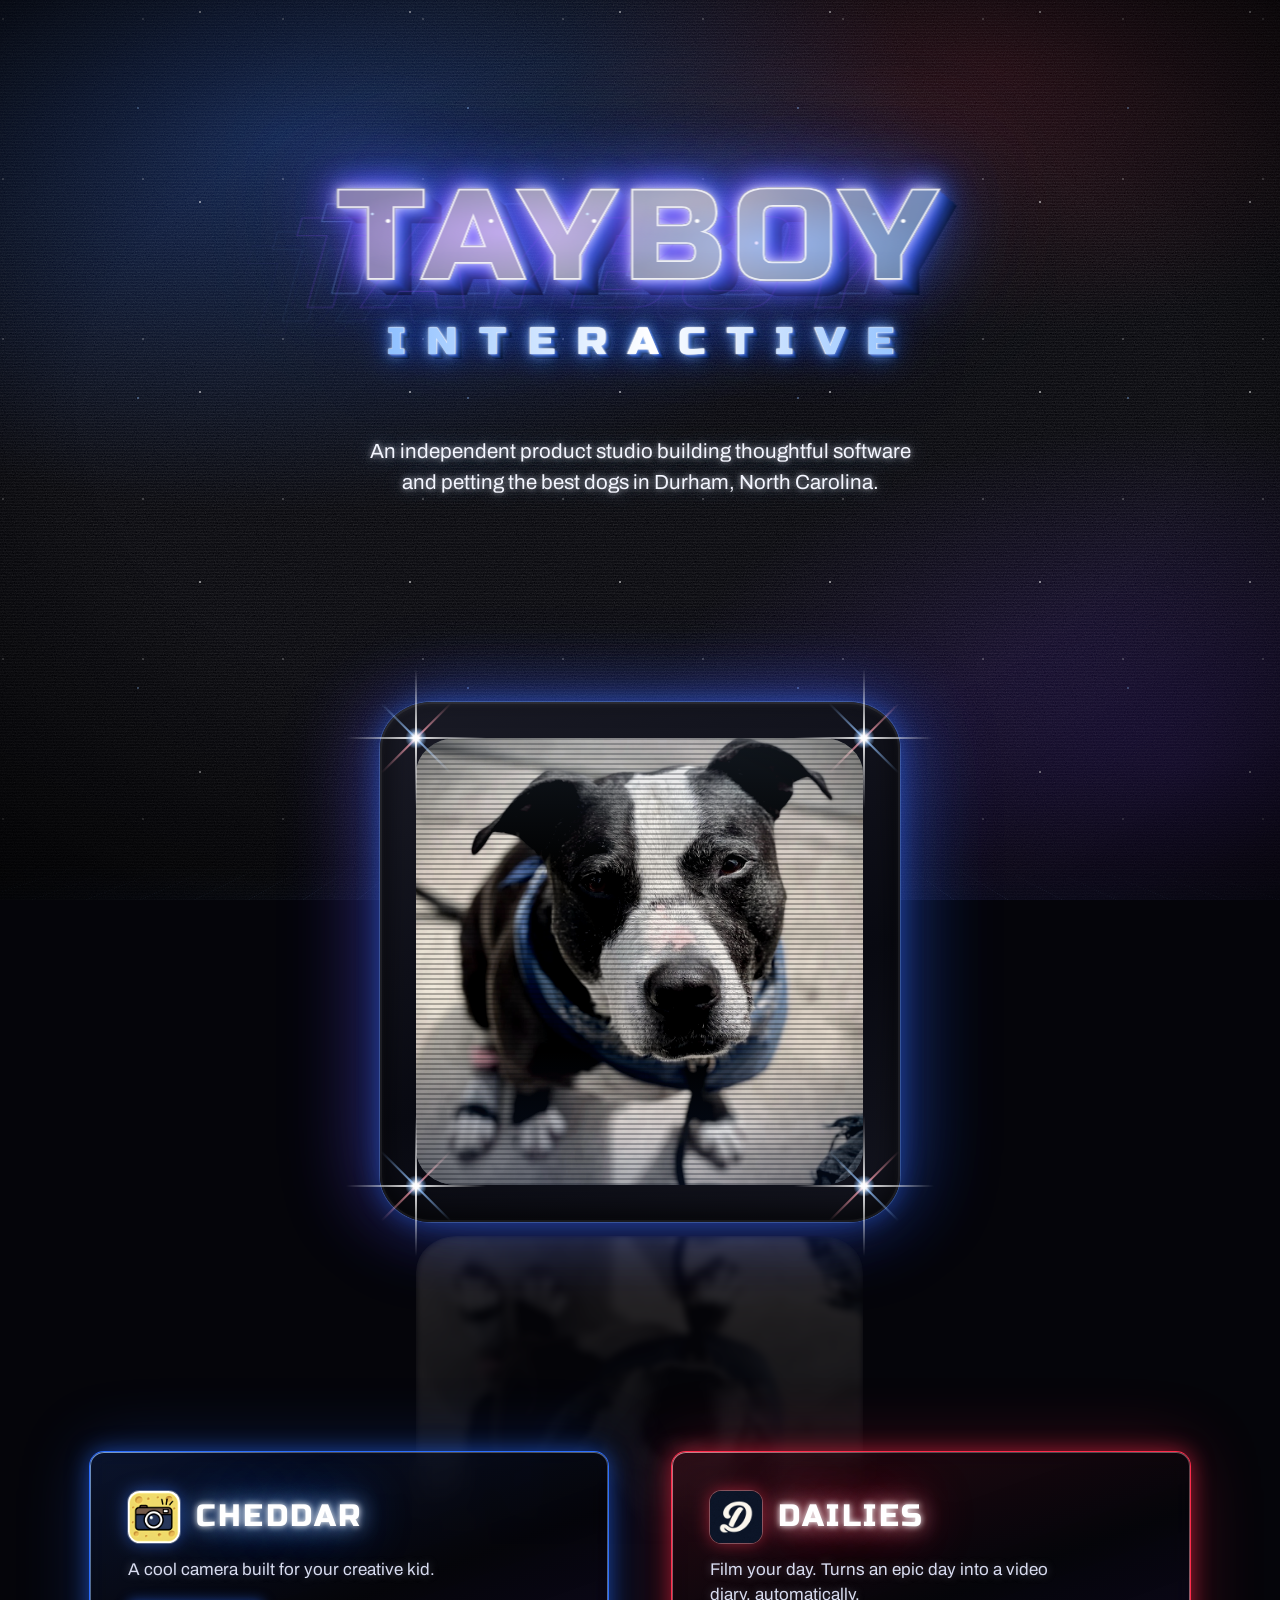
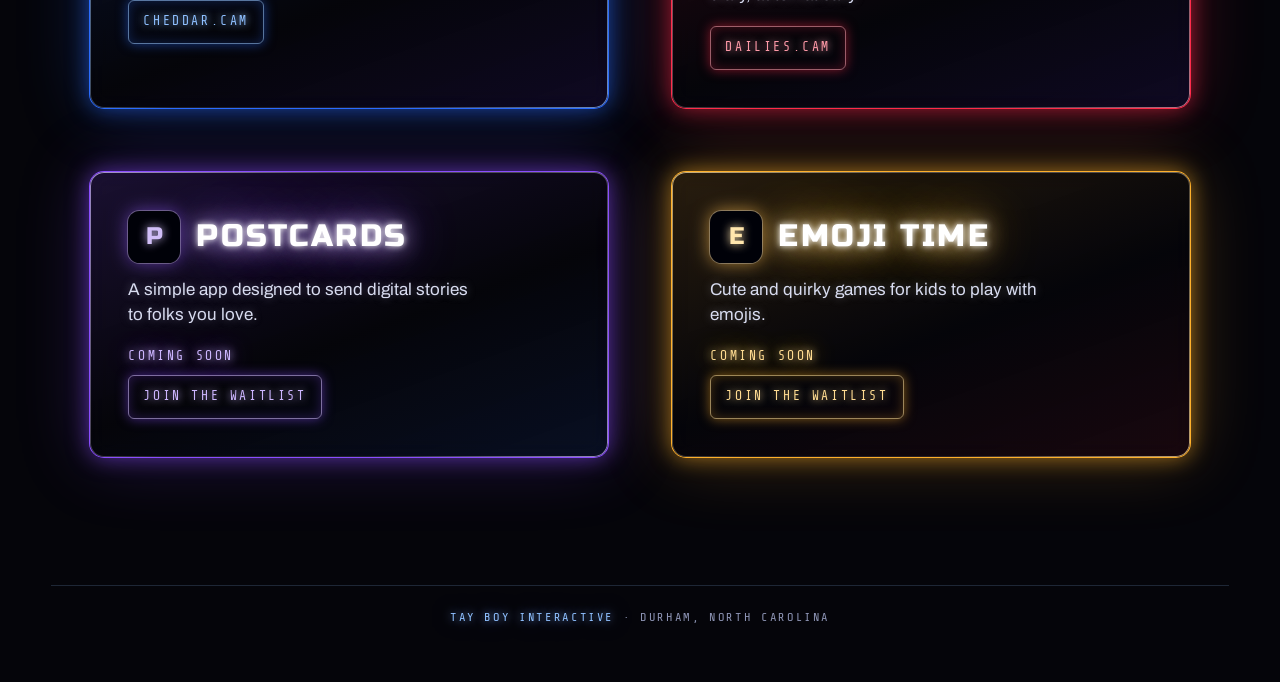
==== night/index.html @ a84d2e06 "style(design): FINDING-005 — flip link names the photo of Tay, not just the flip Co-Authored-By: Cla" ====
<!doctype html>
<html lang="en">
<head>
<meta charset="utf-8">
<meta name="viewport" content="width=device-width, initial-scale=1, viewport-fit=cover">
<title>Tay Boy Interactive (night)</title>
<meta name="description" content="An independent product studio building thoughtful software and petting the best dogs in Durham, North Carolina.">
<meta property="og:title" content="Tay Boy Interactive">
<meta property="og:description" content="An independent product studio building thoughtful software and petting the best dogs in Durham, North Carolina.">
<meta property="og:image" content="https://tayboyinteractive.com/assets/og.png">
<meta name="theme-color" content="#ffffff">
<link rel="icon" type="image/svg+xml" href="/assets/favicon.svg">
<link rel="icon" type="image/png" sizes="32x32" href="/assets/favicon-32.png">
<link rel="icon" type="image/png" sizes="64x64" href="/assets/favicon-64.png">
<link rel="icon" type="image/png" sizes="192x192" href="/assets/favicon-192.png">
<link rel="apple-touch-icon" sizes="180x180" href="/assets/apple-touch-icon.png">
<link rel="preconnect" href="https://fonts.googleapis.com">
<link rel="preconnect" href="https://fonts.gstatic.com" crossorigin>
<link rel="stylesheet" href="https://fonts.googleapis.com/css2?family=Russo+One&family=Michroma&family=Archivo:wdth,wght@100,400;100,500;125,700&family=Share+Tech+Mono&display=swap">
<style>
  /* Layout: a 1978-1984 optical title card. Black void, one backlit title with a slit-scan streak, a CRT gate for the dog,
     two lit acrylic panels for the apps, a readout footer. Single dark world by design. */
  :root {
    color-scheme: dark;
    --void: #05050a;
    --blue: #2a6cff;
    --blue-hot: #8fc0ff;
    --red: #ff2a4a;
    --red-hot: #ff9aa8;
    --violet: #5a2bd6;
    --purple: #8a4dff; --purple-hot: #cdb6ff;
    --amber: #ffb02a; --amber-hot: #ffdc92;
    --white: #f4f6ff;
    --dim: #8c93b3;
    --title: "Russo One", "Eurostile", "Bank Gothic", "Arial Black", sans-serif;
    --body: "Archivo", "Helvetica Neue", Arial, sans-serif;
    --mono: "Share Tech Mono", "Courier New", monospace;
    --mx: 0; --my: 0;   /* mouse, -1..1 */
    --gutter: clamp(16px, 4vw, 64px);
  }
  * { box-sizing: border-box; }
  html, body { margin: 0; }
  body {
    background: var(--void); color: var(--white);
    font-family: var(--body); font-size: 17px; line-height: 1.5;
    padding-block: 0; position: relative; overflow-x: hidden; min-height: 100%;
  }
  h1, h2, p { margin: 0; }
  a { color: inherit; }

  /* ---- the stage: void, gel illumination, a neon grid floor, scanlines ---- */
  .stage { position: fixed; inset: 0; z-index: 0; pointer-events: none; overflow: hidden; }
  .stage .gel {
    position: absolute; inset: -20%;
    background:
      radial-gradient(60% 50% at calc(30% + var(--mx) * 4%) calc(25% + var(--my) * 4%), rgba(42,108,255,.28), transparent 60%),
      radial-gradient(50% 45% at calc(80% - var(--mx) * 3%) calc(75% - var(--my) * 3%), rgba(90,43,214,.26), transparent 60%),
      radial-gradient(35% 30% at 70% 20%, rgba(255,42,74,.12), transparent 70%);
    animation: lamp 7s ease-in-out infinite alternate;
  }
  @keyframes lamp { from { opacity: .85; } to { opacity: 1; } }
  .stage .floor {
    position: absolute; left: -30%; right: -30%; bottom: -8%; height: 46%;
    transform: perspective(600px) rotateX(64deg); transform-origin: 50% 100%;
    background-image:
      linear-gradient(rgba(42,108,255,.0), rgba(42,108,255,.22)),
      repeating-linear-gradient(90deg, rgba(143,192,255,.35) 0 1px, transparent 1px 72px),
      repeating-linear-gradient(0deg, rgba(143,192,255,.35) 0 1px, transparent 1px 72px);
    -webkit-mask-image: linear-gradient(to top, #000 20%, transparent 95%);
    mask-image: linear-gradient(to top, #000 20%, transparent 95%);
    animation: floor 6s linear infinite;
  }
  @keyframes floor { from { background-position: 0 0, 0 0, 0 0; } to { background-position: 0 0, 0 0, 0 72px; } }
  .stage .scan {
    position: absolute; inset: 0;
    background: repeating-linear-gradient(0deg, rgba(255,255,255,.035) 0 1px, transparent 1px 3px);
    mix-blend-mode: overlay;
  }
  .stage .vignette { position: absolute; inset: 0; background: radial-gradient(80% 70% at 50% 45%, transparent 55%, rgba(0,0,0,.75)); }
  /* a slow starfield in the void: two tiled layers drifting at different speeds */
  .stage .stars { position: absolute; inset: -10%; opacity: .55;
    background-image:
      radial-gradient(circle, rgba(255,255,255,.9) .7px, transparent 1.4px),
      radial-gradient(circle, rgba(143,192,255,.8) .6px, transparent 1.3px),
      radial-gradient(circle, rgba(255,255,255,.6) .5px, transparent 1.1px);
    background-size: 210px 190px, 330px 290px, 140px 160px;
    background-position: 13px 7px, 101px 53px, 61px 29px;
    animation: drift 90s linear infinite; }
  @keyframes drift { to { background-position: 13px 207px, 101px 343px, 61px 189px; } }
  /* film grain over the whole frame, light */
  .stage .grain { position: absolute; inset: 0; opacity: .13; mix-blend-mode: overlay;
    background-image: url("data:image/svg+xml;utf8,%3Csvg xmlns='http://www.w3.org/2000/svg' width='260' height='260'%3E%3Cfilter id='g'%3E%3CfeTurbulence type='fractalNoise' baseFrequency='0.9' numOctaves='2' seed='4' stitchTiles='stitch'/%3E%3CfeColorMatrix type='saturate' values='0'/%3E%3CfeComponentTransfer%3E%3CfeFuncR type='linear' slope='2.2' intercept='-0.6'/%3E%3CfeFuncG type='linear' slope='2.2' intercept='-0.6'/%3E%3CfeFuncB type='linear' slope='2.2' intercept='-0.6'/%3E%3C/feComponentTransfer%3E%3C/filter%3E%3Crect width='100%25' height='100%25' filter='url(%23g)'/%3E%3C/svg%3E");
    background-size: 260px 260px; animation: grainjump .5s steps(1) infinite; }
  @keyframes grainjump { 0% { background-position: 0 0; } 25% { background-position: -70px 40px; } 50% { background-position: 50px -80px; } 75% { background-position: -30px 60px; } 100% { background-position: 0 0; } }
  /* anamorphic flare: a horizontal line of light that crosses once during the opening */
  .anamorphic { position: absolute; left: -30%; width: 160%; top: 30%; height: 2px; opacity: 0; pointer-events: none;
    background: linear-gradient(90deg, transparent, rgba(143,192,255,.9) 30%, #fff 50%, rgba(255,42,74,.9) 70%, transparent);
    box-shadow: 0 0 22px 5px rgba(143,192,255,.45), 0 0 80px 20px rgba(42,108,255,.25); filter: blur(.6px); }
  .wrap { position: relative; z-index: 1; max-width: 1360px; margin-inline: auto; padding-inline: var(--gutter); }

  /* ---- readout bar ---- */
  .readout { display: flex; justify-content: space-between; gap: 16px; flex-wrap: wrap; padding-block: 18px; font-family: var(--mono); font-size: 12px; letter-spacing: .22em; text-transform: uppercase; color: var(--dim); }
  .readout b { color: var(--blue-hot); font-weight: 400; text-shadow: 0 0 8px rgba(143,192,255,.8); }

  /* ---- the title: backlit mask, dual gels, slit-scan streak ---- */
  .hero { display: grid; justify-items: center; text-align: center; min-height: 78vh; align-content: center; padding-block: clamp(48px, 8vw, 120px) clamp(64px, 10vw, 160px); }
  .mask { position: relative; isolation: isolate; display: grid; justify-items: center; }
  .title { font-family: var(--title); font-weight: 400; text-transform: uppercase; line-height: .92; letter-spacing: .05em; font-size: clamp(56px, 10vw, 168px); position: relative; transform: scaleX(1.12); transform-origin: center; }
  /* the extrusion: the mask has depth, stepping back and down into the void in blue, then dark */
  .title .ext {
    position: absolute; left: 0; top: 0; z-index: -1; white-space: nowrap; color: #0b1230;
    text-shadow:
      1px 1px 0 #1a3fa8, 2px 2px 0 #1a3fa8, 3px 3px 0 #173a9c, 4px 4px 0 #15368f, 5px 5px 0 #133283, 6px 6px 0 #112d76,
      7px 7px 0 #0f2969, 8px 8px 0 #0d245c, 9px 9px 0 #0b2050, 10px 10px 0 #091b44, 11px 11px 0 #081738, 12px 12px 0 #06132c,
      13px 13px 0 #050f22, 14px 14px 0 #040b19, 15px 15px 0 #030810, 16px 16px 0 #020508,
      0 0 30px rgba(42,108,255,.55), 0 0 90px rgba(42,108,255,.35);
  }
  .title { display: grid; justify-items: center; }
  .title .ln { display: inline-block; position: relative; }
  /* the streak: a stack of copies trailing back into the void, like the open-shutter pass */
  .title .ln::before, .title .ln::after, .title .ln .s1, .title .ln .s2 {
    content: attr(data-t); position: absolute; left: 0; top: 0; pointer-events: none; z-index: -1; white-space: nowrap;
  }
  .title .ln .s1, .title .ln .s2 { content: none; }
  .title .ln::before { color: transparent; -webkit-text-stroke: 1px rgba(143,192,255,.45); transform: translate(calc(-22px + var(--mx) * -10px), calc(14px + var(--my) * 6px)) skewX(-14deg); opacity: .8; }
  .title .ln::after  { color: transparent; -webkit-text-stroke: 1px rgba(138,77,255,.45);   transform: translate(calc(-44px + var(--mx) * -20px), calc(28px + var(--my) * 12px)) skewX(-14deg); opacity: .55; }
  .title .ln .s1 { color: transparent; -webkit-text-stroke: 1px rgba(143,192,255,.22); transform: translate(calc(-66px + var(--mx) * -30px), calc(42px + var(--my) * 18px)) skewX(-14deg); opacity: .35; }
  .title .ln .s2 { color: transparent; -webkit-text-stroke: 1px rgba(138,77,255,.2);   transform: translate(calc(-88px + var(--mx) * -40px), calc(56px + var(--my) * 24px)) skewX(-14deg); opacity: .2; }
  .boot .title .ln::before { animation: streak1 1.6s cubic-bezier(.2,.8,.2,1) .9s both; }
  .boot .title .ln::after  { animation: streak2 1.6s cubic-bezier(.2,.8,.2,1) .9s both; }
  .boot .title .ln .s1 { animation: streak3 1.6s cubic-bezier(.2,.8,.2,1) .9s both; }
  .boot .title .ln .s2 { animation: streak4 1.6s cubic-bezier(.2,.8,.2,1) .9s both; }
  @keyframes streak1 { from { opacity: 0; transform: translate(-220px, 140px) skewX(-14deg); } }
  @keyframes streak2 { from { opacity: 0; transform: translate(-300px, 190px) skewX(-14deg); } }
  @keyframes streak3 { from { opacity: 0; transform: translate(-380px, 240px) skewX(-14deg); } }
  @keyframes streak4 { from { opacity: 0; transform: translate(-460px, 290px) skewX(-14deg); } }
  /* the face: a hot white core with a red gel on one side and a blue gel on the other, and a wide diffusion bloom */
  .title .face {
    position: relative; display: block;
    color: #fff; -webkit-text-stroke: 1px rgba(255,255,255,.55);
    /* deep space behind the mask: three star layers over a nebula, drifting at different speeds */
    background-image:
      radial-gradient(circle, #ffffff 1.3px, transparent 2.6px),
      radial-gradient(circle, rgba(205,182,255,.95) 1px, transparent 2.2px),
      radial-gradient(circle, rgba(143,192,255,.9) .8px, transparent 1.8px),
      radial-gradient(42% 60% at 28% 45%, rgba(138,77,255,.75), transparent 70%),
      radial-gradient(38% 55% at 72% 55%, rgba(42,108,255,.7), transparent 70%),
      radial-gradient(30% 40% at 55% 20%, rgba(255,255,255,.18), transparent 70%),
      linear-gradient(160deg, #0a1034, #1b1552 45%, #071b3e 100%);
    background-size: 92px 84px, 150px 128px, 64px 70px, 100% 100%, 100% 100%, 100% 100%, 100% 100%;
    -webkit-background-clip: text; background-clip: text; color: transparent;
    -webkit-text-stroke: 2px rgba(255,255,255,.85);
    text-shadow: none;
  }
  .title .gel {
    position: absolute; left: 0; top: 0; z-index: 3; white-space: nowrap; pointer-events: none;
    mix-blend-mode: screen; opacity: .6;
    background: linear-gradient(100deg, var(--purple) 0%, var(--purple-hot) 24%, #ffffff 44%, #e8f0ff 50%, #ffffff 56%, var(--blue-hot) 76%, var(--blue) 100%);
    background-size: 220% 100%; background-position: 50% 50%;
    -webkit-background-clip: text; background-clip: text; color: transparent;
    animation: sheen 7s ease-in-out 4s infinite;
  }
  @keyframes sheen { 0%, 100% { background-position: 50% 50%; } 35% { background-position: 0% 50%; } 70% { background-position: 100% 50%; } }
  .title { cursor: pointer; }
  .mask::after { content: ""; position: absolute; inset: -160% -60%; pointer-events: none; opacity: 0; mix-blend-mode: screen;
    background: radial-gradient(26% 20% at 50% 44%, rgba(255,255,255,.95), rgba(143,192,255,.5) 40%, transparent 70%); }
  .title .glow {
    position: absolute; left: 0; top: 0; z-index: -1; color: #fff; white-space: nowrap;
    text-shadow:
      0 0 2px #fff,
      0 0 12px rgba(255,255,255,.9),
      -6px 0 28px rgba(138,77,255,.9),
       6px 0 28px rgba(42,108,255,.95),
      -14px 0 70px rgba(138,77,255,.55),
       14px 0 70px rgba(42,108,255,.6),
      0 0 140px rgba(143,192,255,.45);
    filter: blur(.6px);
    animation: pulse 4.5s ease-in-out 2.3s infinite alternate;
  }
  @keyframes lightup { from { opacity: 0; filter: blur(14px) brightness(3); } 60% { opacity: 1; filter: blur(2px) brightness(1.8); } to { opacity: 1; } }
  @keyframes pulse { from { opacity: .82; } to { opacity: 1; } }
  @keyframes flicker { 0%, 96.5%, 100% { opacity: 1; } 97% { opacity: .78; } 97.6% { opacity: 1; } 98.2% { opacity: .85; } 98.6% { opacity: 1; } }
  .title .ln + .ln { margin-top: .08em; }
  .title .ln.small { font-size: .3em; letter-spacing: .5em; margin-top: .7em; padding-left: .5em; }
  .title .ln.small .glow, .title .ln.small .ext { left: .5em; }
  .title .ln.small .ext { text-shadow: 1px 1px 0 #1a3fa8, 2px 2px 0 #15368f, 3px 3px 0 #0f2969, 4px 4px 0 #091b44, 5px 5px 0 #040b19, 0 0 20px rgba(42,108,255,.5); }
  .title .ln.small .face { background: linear-gradient(90deg, var(--blue-hot), #fff 50%, var(--blue-hot)); background-size: 100% 100%; -webkit-background-clip: text; background-clip: text; -webkit-text-stroke: 0; animation: none; }
  .title .ln.small .glow { text-shadow: 0 0 2px #fff, 0 0 10px rgba(143,192,255,.9), 0 0 30px rgba(42,108,255,.9), 0 0 70px rgba(42,108,255,.5); }
  .title .ln.small::before, .title .ln.small::after, .title .ln.small .s1, .title .ln.small .s2 { display: none; }

  .tagline { margin-top: clamp(40px, 6vw, 88px); max-width: 46ch; text-wrap: balance; font-size: clamp(18px, 1.6vw, 22px); font-weight: 400; color: var(--white); text-shadow: 0 0 6px rgba(244,246,255,.75), 0 0 22px rgba(143,192,255,.45); }

  /* ---- CRT gate for the dog ---- */
  .act { display: grid; justify-items: center; padding-block: 0 clamp(140px, 18vw, 300px); }
  .gate { position: relative; width: min(100%, 520px); aspect-ratio: 1; }
  .bezel {
    position: absolute; inset: 0; border-radius: 10% / 9%;
    background: linear-gradient(160deg, #1a1b26, #090a12 60%, #14151f);
    box-shadow:
      inset 0 0 0 2px rgba(255,255,255,.06), inset 0 2px 8px rgba(255,255,255,.08), inset 0 -10px 30px rgba(0,0,0,.8),
      0 0 0 1px rgba(143,192,255,.25), 0 0 24px rgba(42,108,255,.45), 0 0 90px rgba(42,108,255,.25), -24px 0 80px rgba(138,77,255,.22), 24px 0 80px rgba(42,108,255,.22);
  }
  /* the floor reflection under the monolith */
  .gate .reflect { position: absolute; left: 7%; right: 7%; top: calc(100% + 14px); aspect-ratio: 1; border-radius: 9% / 8%; overflow: hidden; transform: scaleY(-1); opacity: .26; filter: blur(3px); pointer-events: none;
    -webkit-mask-image: linear-gradient(to top, rgba(0,0,0,.9), transparent 70%); mask-image: linear-gradient(to top, rgba(0,0,0,.9), transparent 70%); }
  .gate .reflect img { display: block; width: 100%; height: 100%; object-fit: cover; filter: contrast(1.15) saturate(.75) brightness(.7) sepia(.1) hue-rotate(-8deg); }
  .glass {
    position: absolute; inset: 7%; border-radius: 9% / 8%; overflow: hidden; background: #000;
    box-shadow: inset 0 0 40px rgba(0,0,0,.9), inset 0 0 0 1px rgba(143,192,255,.35);
  }
  .glass .swap { display: block; position: absolute; inset: 0; cursor: pointer; z-index: 2; }
  .glass::before, .glass::after { pointer-events: none; z-index: 3; }   /* scanlines and vignette sit above the link visually but let clicks through */
  .glass .swap:focus-visible { outline: 2px solid var(--blue-hot); outline-offset: -4px; }
  .glass img { display: block; width: 100%; height: 100%; object-fit: cover; filter: contrast(1.15) saturate(.75) brightness(.92) sepia(.1) hue-rotate(-8deg); transform: scale(1.03); }
  .glass::before { content: ""; position: absolute; inset: 0; background: repeating-linear-gradient(0deg, rgba(0,0,0,.28) 0 2px, transparent 2px 5px); mix-blend-mode: multiply; }
  .glass::after { content: ""; position: absolute; inset: 0; background: radial-gradient(90% 80% at 50% 45%, transparent 55%, rgba(0,0,0,.6)), linear-gradient(180deg, rgba(143,192,255,.12), transparent 30%, transparent 70%, rgba(42,108,255,.12)); }
  .raster { position: absolute; inset: 7%; border-radius: 9% / 8%; overflow: hidden; pointer-events: none; }
  .raster::before { content: ""; position: absolute; left: 0; right: 0; height: 18%; top: -20%; background: linear-gradient(180deg, transparent, rgba(255,255,255,.08), transparent); animation: roll 5.5s linear infinite; }
  @keyframes roll { to { top: 110%; } }
  /* star-filter flares at the corners, the peacock sparkle */
  .flare { position: absolute; width: 140px; height: 140px; pointer-events: none; transform: translate(-50%, -50%); mix-blend-mode: screen; animation: twinkle 3.2s ease-in-out infinite; }
  .flare::before, .flare::after { content: ""; position: absolute; left: 50%; top: 50%; background: linear-gradient(90deg, transparent, rgba(255,255,255,.95) 50%, transparent); transform: translate(-50%, -50%); }
  .flare::before { width: 100%; height: 2px; }
  .flare::after { width: 2px; height: 100%; background: linear-gradient(180deg, transparent, rgba(255,255,255,.95) 50%, transparent); }
  .flare i { position: absolute; left: 50%; top: 50%; width: 70%; height: 1.5px; transform: translate(-50%, -50%) rotate(45deg); background: linear-gradient(90deg, transparent, rgba(143,192,255,.9) 50%, transparent); }
  .flare i + i { transform: translate(-50%, -50%) rotate(-45deg); background: linear-gradient(90deg, transparent, rgba(255,154,168,.9) 50%, transparent); }
  .flare b { position: absolute; left: 50%; top: 50%; width: 22px; height: 22px; border-radius: 50%; transform: translate(-50%, -50%); background: radial-gradient(circle, #fff 0%, rgba(255,255,255,.9) 20%, rgba(143,192,255,.5) 45%, transparent 70%); }
  .flare.tl { left: 7%; top: 7%; } .flare.tr { left: 93%; top: 7%; animation-delay: -1.1s; } .flare.bl { left: 7%; top: 93%; animation-delay: -2.2s; } .flare.br { left: 93%; top: 93%; animation-delay: -.6s; }
  @keyframes twinkle { 0%, 100% { opacity: .55; transform: translate(-50%, -50%) scale(.85); } 50% { opacity: 1; transform: translate(-50%, -50%) scale(1.1); } }

  /* ---- lit acrylic panels ---- */
  .panels { display: grid; grid-template-columns: 1fr 1fr; gap: clamp(32px, 5vw, 72px); padding-block: 0 clamp(80px, 10vw, 160px); max-width: 1100px; margin-inline: auto; }
  .panel {
    --gel: var(--blue); --gel-hot: var(--blue-hot);
    position: relative; padding: clamp(24px, 3vw, 40px); border-radius: 14px; isolation: isolate; overflow: hidden;
    background: linear-gradient(160deg, rgba(42,108,255,.14), rgba(5,5,10,.55) 55%, rgba(90,43,214,.12));
    -webkit-backdrop-filter: blur(10px); backdrop-filter: blur(10px);
    box-shadow: inset 0 0 0 1px rgba(255,255,255,.1), 0 0 0 1px var(--gel), 0 0 22px color-mix(in srgb, var(--gel) 60%, transparent), 0 0 70px color-mix(in srgb, var(--gel) 25%, transparent), inset 0 1px 0 rgba(255,255,255,.18);
    transition: box-shadow .35s ease, transform .35s ease;
  }
  .panel.dailies { --gel: var(--red); --gel-hot: var(--red-hot); background: linear-gradient(160deg, rgba(255,42,74,.14), rgba(5,5,10,.55) 55%, rgba(90,43,214,.12)); }
  .panel.postcards { --gel: var(--purple); --gel-hot: var(--purple-hot); background: linear-gradient(160deg, rgba(138,77,255,.16), rgba(5,5,10,.55) 55%, rgba(42,108,255,.1)); }
  .panel.emoji { --gel: var(--amber); --gel-hot: var(--amber-hot); background: linear-gradient(160deg, rgba(255,176,42,.14), rgba(5,5,10,.55) 55%, rgba(255,42,74,.08)); }

  /* ---- the opening ident. Runs only with .boot on body, so the page is complete at rest without it. ----
     0.0s  black, grid floor flies in from the horizon
     0.5s  anamorphic flare sweeps across
     0.9s  TAYBOY slit-scans in left to right, streak trailing
     1.9s  bloom flash as it locks; INTERACTIVE wipes in
     2.3s  tagline lights
     2.6s  CRT powers on: a line of light opens into the picture
     3.1s  panels stutter on like neon, one after another */
  .boot .stage .floor { animation: floor 6s linear infinite, floorIn 1.5s cubic-bezier(.2,.8,.2,1) both; }
  @keyframes floorIn { from { opacity: 0; transform: perspective(600px) rotateX(64deg) translateY(70%) scale(.4); } to { opacity: 1; transform: perspective(600px) rotateX(64deg); } }
  .boot .stage .gel { animation: lamp 7s ease-in-out infinite alternate, lightup 1.6s ease-out both; }
  .boot .anamorphic { animation: flareSweep 1.2s cubic-bezier(.2,.7,.2,1) .5s both; }
  @keyframes flareSweep { 0% { opacity: 0; transform: translateX(-45%) scaleX(.3); } 25% { opacity: 1; } 100% { opacity: 0; transform: translateX(45%) scaleX(1.3); } }
  .boot .title .ln:not(.small) { animation: wipe 1.1s cubic-bezier(.2,.8,.2,1) .9s both; }
  .boot .title .ln.small { animation: wipe .8s cubic-bezier(.2,.8,.2,1) 1.95s both; }
  @keyframes wipe { from { clip-path: inset(-200% 100% -200% -60%); } to { clip-path: inset(-200% -60% -200% -60%); } }
  .boot .title .face { animation: lightup 1.2s ease-out .9s both; }
  .boot .title .glow { animation: lightup 1.2s ease-out .9s both, pulse 4.5s ease-in-out 2.3s infinite alternate; }
  .boot .title .ext { animation: lightup 1.2s ease-out .9s both; }
  .boot .mask::after { animation: flash .8s ease-out 1.85s both; }
  @keyframes flash { 0% { opacity: 0; } 18% { opacity: 1; } 100% { opacity: 0; } }
  .boot .tagline { animation: lightup 1s ease-out 2.3s both; }
  .boot .gate { animation: rise .9s cubic-bezier(.2,.8,.2,1) 2.3s both; }
  @keyframes rise { from { opacity: 0; transform: translateY(420px); } 30% { opacity: 1; } to { opacity: 1; transform: none; } }
  .boot .glass { animation: crtOn .8s cubic-bezier(.2,.8,.2,1) 3.2s both; }
  @keyframes crtOn { 0% { transform: scaleY(.006) scaleX(.5); filter: brightness(8) saturate(0); } 45% { transform: scaleY(.012) scaleX(1); filter: brightness(5) saturate(0); } 70% { transform: scaleY(1) scaleX(1); filter: brightness(1.8); } 100% { transform: none; filter: none; } }
  .boot .flare { animation: twinkle 3.2s ease-in-out infinite, lightup .5s ease-out 3.9s both; }
  .boot .panel { animation: neonOn 1s steps(1) both; }
  .boot .panel.cheddar { animation-delay: 3.8s; } .boot .panel.dailies { animation-delay: 3.95s; } .boot .panel.postcards { animation-delay: 4.1s; } .boot .panel.emoji { animation-delay: 4.25s; }
  @keyframes neonOn { 0% { opacity: 0; } 8% { opacity: .9; } 16% { opacity: .08; } 30% { opacity: 1; } 38% { opacity: .25; } 52% { opacity: 1; } 60% { opacity: .55; } 100% { opacity: 1; } }
  .boot footer { animation: lightup 1s ease-out 4.6s both; }
  .panel .icon.placeholder { display: grid; place-items: center; background: #0b0c16; color: var(--gel-hot); font-family: var(--title); font-size: 24px; text-shadow: 0 0 10px var(--gel-hot); }
  .panel .soon { display: block; margin-top: 18px; margin-bottom: -8px; font-family: var(--mono); font-size: 13px; letter-spacing: .2em; text-transform: uppercase; color: var(--gel-hot); text-shadow: 0 0 8px var(--gel-hot), 0 0 22px var(--gel); animation: pulse 2.6s ease-in-out infinite alternate; }
  /* the gel edge: a bright refracted rim that brightens on hover */
  .panel::before { content: ""; position: absolute; inset: 0; border-radius: inherit; padding: 1px; background: linear-gradient(120deg, var(--gel-hot), transparent 35%, transparent 65%, var(--gel-hot)); -webkit-mask: linear-gradient(#000 0 0) content-box, linear-gradient(#000 0 0); -webkit-mask-composite: xor; mask: linear-gradient(#000 0 0) content-box, linear-gradient(#000 0 0); mask-composite: exclude; opacity: .7; transition: opacity .3s; }
  /* the flare flash: a diagonal sheet of light that sweeps on hover */
  .panel::after { content: ""; position: absolute; top: -60%; bottom: -60%; left: -40%; width: 40%; transform: skewX(-20deg) translateX(-120%); background: linear-gradient(90deg, transparent, rgba(255,255,255,.55), transparent); mix-blend-mode: screen; opacity: 0; pointer-events: none; }
  .panel::before, .panel::after { pointer-events: none; }
  .panel .head, .panel p, .panel .soon { position: relative; z-index: 1; }
  .panel a::after { content: ""; position: absolute; inset: 0; z-index: 2; }   /* the whole panel is the link, as on the paper page */
  .panel:hover { transform: translateY(-3px); box-shadow: inset 0 0 0 1px rgba(255,255,255,.2), 0 0 0 1px var(--gel-hot), 0 0 34px var(--gel), 0 0 120px color-mix(in srgb, var(--gel) 55%, transparent), 0 0 220px color-mix(in srgb, var(--gel) 30%, transparent), inset 0 1px 0 rgba(255,255,255,.3); }
  .panel:hover::before { opacity: 1; }
  .panel:hover::after { animation: sweep .7s cubic-bezier(.2,.7,.2,1) forwards; }
  @keyframes sweep { from { opacity: 1; transform: skewX(-20deg) translateX(-120%); } to { opacity: 0; transform: skewX(-20deg) translateX(520%); } }
  .panel .head { display: flex; align-items: center; gap: 16px; margin-bottom: 14px; }
  .panel .icon { width: 52px; height: 52px; border-radius: 22%; flex: none; filter: saturate(.7) contrast(1.1); box-shadow: 0 0 0 1px rgba(255,255,255,.25), 0 0 18px color-mix(in srgb, var(--gel) 70%, transparent); }
  .panel h2 { font-family: var(--title); font-weight: 400; text-transform: uppercase; letter-spacing: .08em; font-size: clamp(22px, 2.4vw, 32px); color: #fff; text-shadow: 0 0 6px #fff, 0 0 22px var(--gel-hot), 0 0 50px var(--gel); }
  .panel p { color: #d8dcf0; max-width: 34ch; text-shadow: 0 0 10px rgba(216,220,240,.35); }
  .panel a { display: inline-block; margin-top: 18px; font-family: var(--mono); font-size: 13px; letter-spacing: .2em; text-transform: uppercase; text-decoration: none; color: var(--gel-hot); border: 1px solid color-mix(in srgb, var(--gel-hot) 60%, transparent); padding: 10px 14px; border-radius: 6px; box-shadow: 0 0 12px color-mix(in srgb, var(--gel) 50%, transparent), inset 0 0 12px color-mix(in srgb, var(--gel) 25%, transparent); text-shadow: 0 0 8px var(--gel-hot); transition: box-shadow .25s, background .25s; min-height: 44px; }
  .panel a:hover, .panel a:focus-visible { background: color-mix(in srgb, var(--gel) 25%, transparent); box-shadow: 0 0 24px var(--gel), inset 0 0 18px color-mix(in srgb, var(--gel) 45%, transparent); outline: none; }
  .panel a:focus-visible { outline: 2px solid var(--gel-hot); outline-offset: 3px; }

  footer b { color: var(--blue-hot); font-weight: 400; text-shadow: 0 0 8px rgba(143,192,255,.8), 0 0 22px rgba(42,108,255,.6); }
  footer { padding-block: 22px 56px; display: flex; justify-content: center; gap: 16px; flex-wrap: wrap; font-family: var(--mono); font-size: 12px; letter-spacing: .22em; text-transform: uppercase; color: var(--dim); border-top: 1px solid rgba(143,192,255,.18); }

  @media (max-width: 860px) {
    .hero { min-height: 0; }
    .gate { width: min(100%, 460px); }
    .panels { grid-template-columns: 1fr; }
    .title .ln::after, .title .ln .s2 { display: none; }
    .title { transform: none; width: 100%; }
  }
  @media (prefers-reduced-motion: reduce) {
    *, *::before, *::after { animation: none !important; transition: none !important; }
    .panel, .gate, .tagline, .title .face, .title .glow { opacity: 1; }
    .panel:hover::after { display: none; }
  }
</style>
</head>
<body>
<div class="stage" aria-hidden="true">
  <div class="gel"></div>
  <div class="stars"></div>
  <div class="floor"></div>
  <div class="scan"></div>
  <div class="grain"></div>
  <div class="vignette"></div>
  <div class="anamorphic"></div>
</div>

<div class="wrap">

  <header class="hero">
    <div class="mask">
      <h1 class="title" title="Replay the opening" aria-label="Tay Boy Interactive">
        <span class="ln" data-t="TAYBOY"><span class="s1" aria-hidden="true">TAYBOY</span><span class="s2" aria-hidden="true">TAYBOY</span><span class="ext" aria-hidden="true">TAYBOY</span><span class="glow" aria-hidden="true">TAYBOY</span><span class="face">TAYBOY</span><span class="gel" aria-hidden="true">TAYBOY</span></span>
        <span class="ln small"><span class="ext" aria-hidden="true">INTERACTIVE</span><span class="glow" aria-hidden="true">INTERACTIVE</span><span class="face">INTERACTIVE</span></span>
      </h1>
      <p class="tagline">An independent product studio building thoughtful software and petting the best dogs in Durham, North Carolina.</p>
    </div>
  </header>

  <section class="act" aria-label="Tay">
    <figure class="gate" style="margin:0">
      <div class="bezel"></div>
      <div class="glass"><a class="swap" href="/" title="Flip to the paper version" aria-label="Tay, a black and white dog in a blue bandana, looking up at the camera. Flip to the paper version of this page"><img src="/assets/tater.jpg" alt="Tay, a black and white dog in a blue bandana, looking up at the camera" width="1116" height="1116"></a></div>
      <div class="raster"></div>
      <div class="reflect" aria-hidden="true"><img src="/assets/tater.jpg" alt="" width="1116" height="1116"></div>
      <span class="flare tl" aria-hidden="true"><i></i><i></i><b></b></span>
      <span class="flare tr" aria-hidden="true"><i></i><i></i><b></b></span>
      <span class="flare bl" aria-hidden="true"><i></i><i></i><b></b></span>
      <span class="flare br" aria-hidden="true"><i></i><i></i><b></b></span>
    </figure>
  </section>

  <main>
    <section class="panels" aria-label="Apps">
      <article class="panel cheddar" id="cheddar">
        <div class="head"><img class="icon" src="/assets/cheddar-icon.png" alt="" width="256" height="256"><h2>Cheddar</h2></div>
        <p>A cool camera built for your creative kid.</p>
        <a href="https://cheddar.cam">cheddar.cam</a>
      </article>
      <article class="panel dailies" id="dailies">
        <div class="head"><img class="icon" src="/assets/dailies-icon.png" alt="" width="256" height="256"><h2>Dailies</h2></div>
        <p>Film your day. Turns an epic day into a video diary, automatically.</p>
        <a href="https://dailies.cam">dailies.cam</a>
      </article>
      <article class="panel postcards" id="postcards">
        <div class="head"><span class="icon placeholder" aria-hidden="true">P</span><h2>Postcards</h2></div>
        <p>A simple app designed to send digital stories to folks you love.</p>
        <span class="soon">Coming soon</span>
        <a href="mailto:ian@tayboyinteractive.com?subject=Postcards%20waitlist">Join the waitlist</a>
      </article>
      <article class="panel emoji" id="emoji-time">
        <div class="head"><span class="icon placeholder" aria-hidden="true">E</span><h2>Emoji Time</h2></div>
        <p>Cute and quirky games for kids to play with emojis.</p>
        <span class="soon">Coming soon</span>
        <a href="mailto:ian@tayboyinteractive.com?subject=Emoji%20Time%20waitlist">Join the waitlist</a>
      </article>
    </section>
  </main>

  <footer>
    <span><b>Tay Boy Interactive</b> · Durham, North Carolina</span>
  </footer>
</div>

<script>
(function () {
  /* the lamps and the streak drift a little with the mouse, like a camera on a motion-control rig */
  var root = document.documentElement, fine = window.matchMedia("(pointer: fine)").matches;
  var still = window.matchMedia("(prefers-reduced-motion: reduce)").matches;
  /* the opening ident: add .boot after first paint so the sequence starts from black; click the title to run it again */
  /* it plays once per visit: a refresh or a flip back lands on the finished page with the links already lit. Click the title to replay. */
  var seen = false; try { seen = sessionStorage.getItem("tb-ident") === "1"; sessionStorage.setItem("tb-ident", "1"); } catch (e) {}
  if (!still) {
    if (!seen) requestAnimationFrame(function () { requestAnimationFrame(function () { document.body.classList.add("boot"); }); });
    document.querySelector(".title").addEventListener("click", function () {
      document.body.classList.remove("boot"); void document.body.offsetWidth; document.body.classList.add("boot");
    });
  }
  if (!fine || still) return;
  window.addEventListener("mousemove", function (e) {
    root.style.setProperty("--mx", ((e.clientX / innerWidth) * 2 - 1).toFixed(3));
    root.style.setProperty("--my", ((e.clientY / innerHeight) * 2 - 1).toFixed(3));
  }, { passive: true });
})();
</script>

</body>
</html>
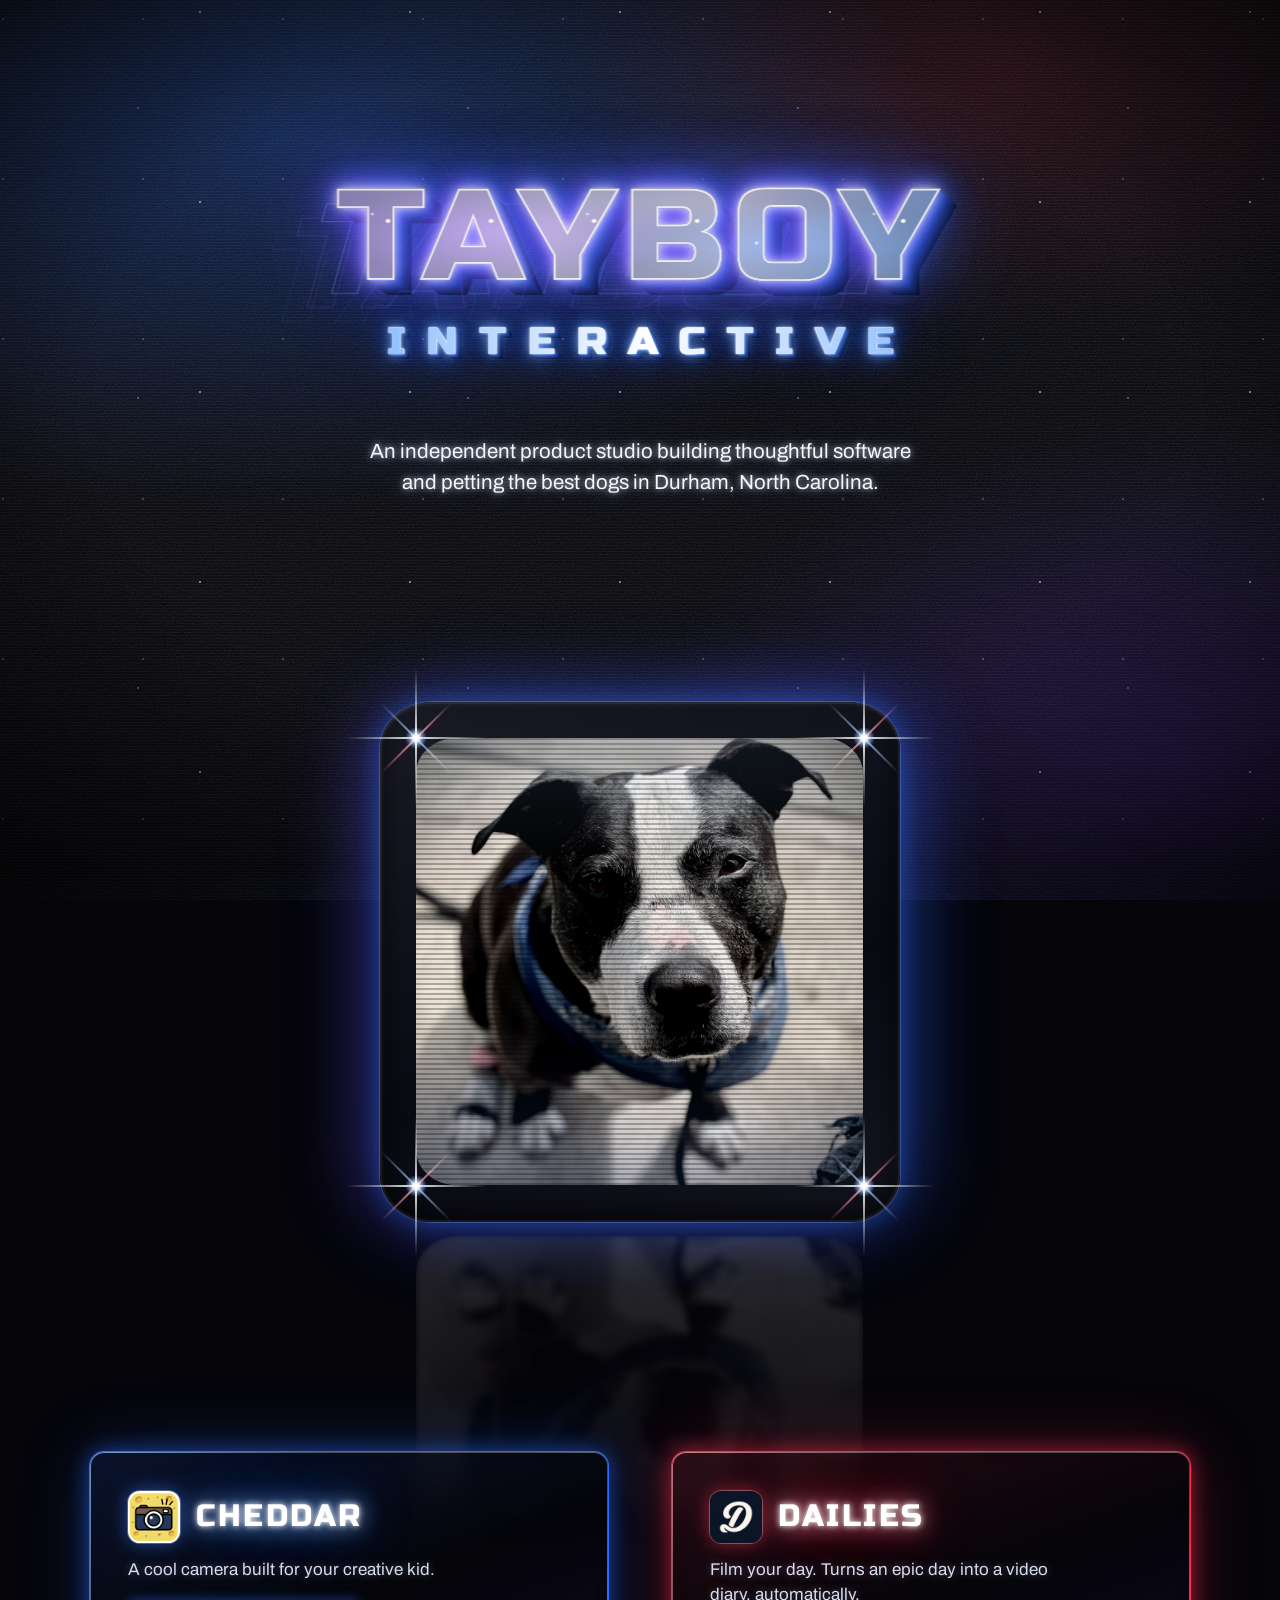
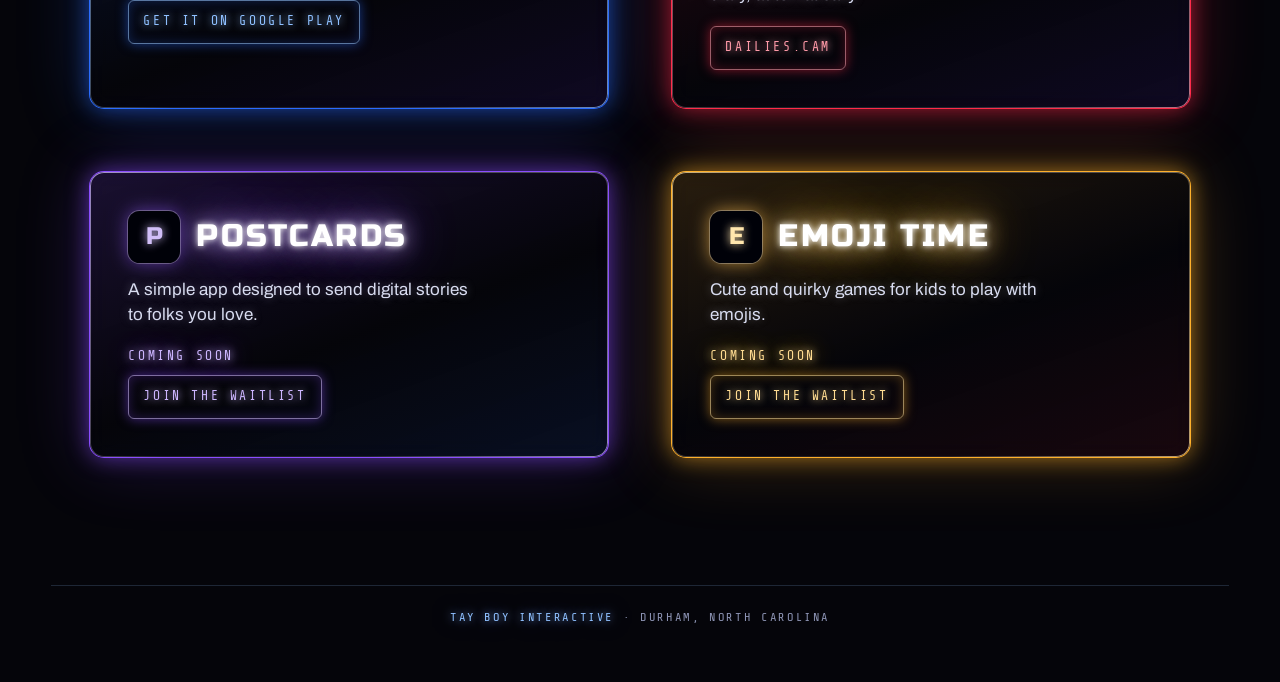
==== commit 259e8749: "Cheddar block links to the Google Play listing Co-Authored-By: Claude Fable 5.1 <noreply@anthropic.c" ====
--- a/night/index.html
+++ b/night/index.html
@@ -16,7 +16,7 @@
 <link rel="apple-touch-icon" sizes="180x180" href="/assets/apple-touch-icon.png">
 <link rel="preconnect" href="https://fonts.googleapis.com">
 <link rel="preconnect" href="https://fonts.gstatic.com" crossorigin>
-<link rel="stylesheet" href="https://fonts.googleapis.com/css2?family=Russo+One&family=Michroma&family=Archivo:wdth,wght@100,400;100,500;125,700&family=Share+Tech+Mono&display=swap">
+<link rel="stylesheet" href="https://fonts.googleapis.com/css2?family=Russo+One&family=Archivo:wdth,wght@100,400;100,500;125,700&family=Share+Tech+Mono&display=swap">
 <style>
   /* Layout: a 1978-1984 optical title card. Black void, one backlit title with a slit-scan streak, a CRT gate for the dog,
      two lit acrylic panels for the apps, a readout footer. Single dark world by design. */
@@ -352,7 +352,7 @@
       <article class="panel cheddar" id="cheddar">
         <div class="head"><img class="icon" src="/assets/cheddar-icon.png" alt="" width="256" height="256"><h2>Cheddar</h2></div>
         <p>A cool camera built for your creative kid.</p>
-        <a href="https://cheddar.cam">cheddar.cam</a>
+        <a href="https://play.google.com/store/apps/details?id=com.cheddarcam.android">Get it on Google Play</a>
       </article>
       <article class="panel dailies" id="dailies">
         <div class="head"><img class="icon" src="/assets/dailies-icon.png" alt="" width="256" height="256"><h2>Dailies</h2></div>
@@ -363,13 +363,13 @@
         <div class="head"><span class="icon placeholder" aria-hidden="true">P</span><h2>Postcards</h2></div>
         <p>A simple app designed to send digital stories to folks you love.</p>
         <span class="soon">Coming soon</span>
-        <a href="mailto:ian@tayboyinteractive.com?subject=Postcards%20waitlist">Join the waitlist</a>
+        <a href="mailto:ian@tayboyinteractive.com?subject=Postcards%20waitlist" aria-label="Join the Postcards waitlist">Join the waitlist</a>
       </article>
       <article class="panel emoji" id="emoji-time">
         <div class="head"><span class="icon placeholder" aria-hidden="true">E</span><h2>Emoji Time</h2></div>
         <p>Cute and quirky games for kids to play with emojis.</p>
         <span class="soon">Coming soon</span>
-        <a href="mailto:ian@tayboyinteractive.com?subject=Emoji%20Time%20waitlist">Join the waitlist</a>
+        <a href="mailto:ian@tayboyinteractive.com?subject=Emoji%20Time%20waitlist" aria-label="Join the Emoji Time waitlist">Join the waitlist</a>
       </article>
     </section>
   </main>
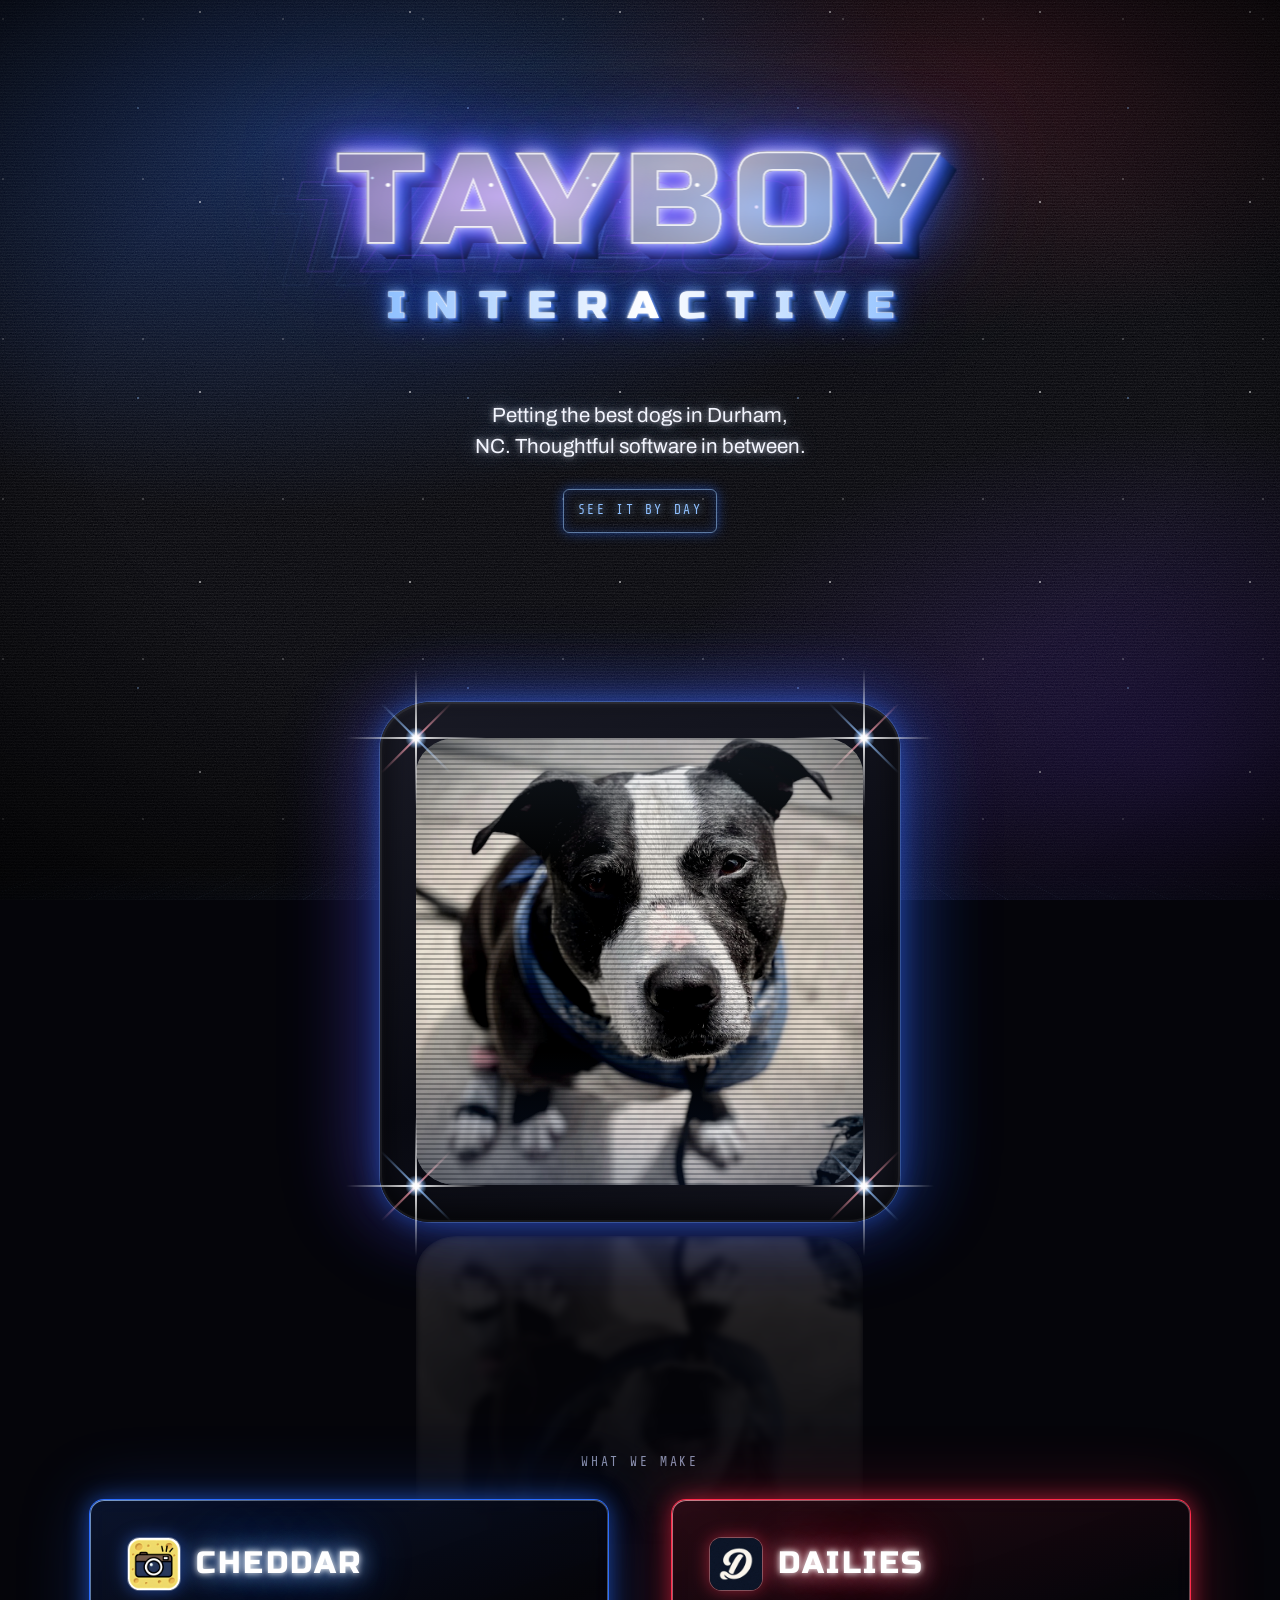
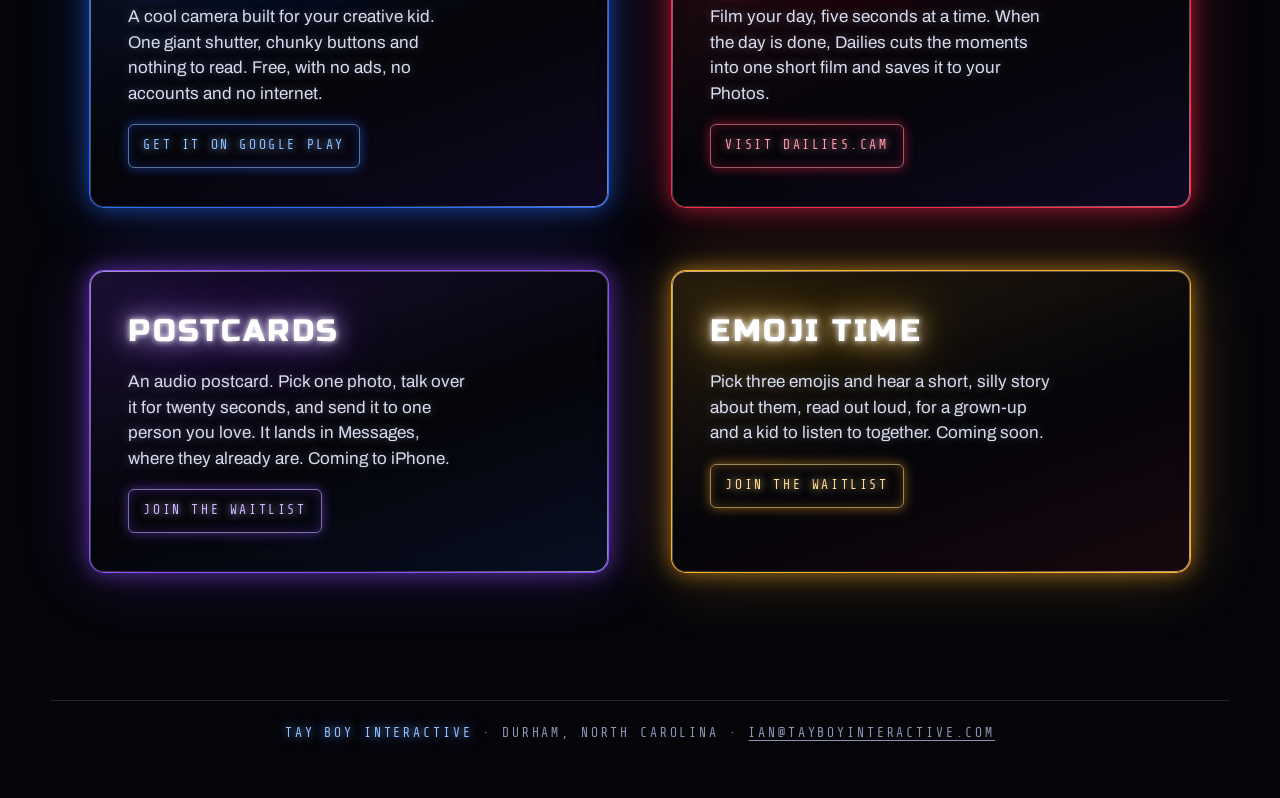
==== commit 7d140403: "Proof board: the four apps show their real output, names cut in the mark's hand Hero: Tay runs to th" ====
--- a/night/index.html
+++ b/night/index.html
@@ -99,11 +99,11 @@
   .wrap { position: relative; z-index: 1; max-width: 1360px; margin-inline: auto; padding-inline: var(--gutter); }
 
   /* ---- readout bar ---- */
-  .readout { display: flex; justify-content: space-between; gap: 16px; flex-wrap: wrap; padding-block: 18px; font-family: var(--mono); font-size: 12px; letter-spacing: .22em; text-transform: uppercase; color: var(--dim); }
+  .readout { display: flex; justify-content: space-between; gap: 16px; flex-wrap: wrap; padding-block: 18px; font-family: var(--mono); font-size: 13px; letter-spacing: .22em; text-transform: uppercase; color: var(--dim); }
   .readout b { color: var(--blue-hot); font-weight: 400; text-shadow: 0 0 8px rgba(143,192,255,.8); }
 
   /* ---- the title: backlit mask, dual gels, slit-scan streak ---- */
-  .hero { display: grid; justify-items: center; text-align: center; min-height: 78vh; align-content: center; padding-block: clamp(48px, 8vw, 120px) clamp(64px, 10vw, 160px); }
+  .hero { display: grid; overflow: clip; justify-items: center; text-align: center; min-height: 78vh; align-content: center; padding-block: clamp(48px, 8vw, 120px) clamp(64px, 10vw, 160px); }
   .mask { position: relative; isolation: isolate; display: grid; justify-items: center; }
   .title { font-family: var(--title); font-weight: 400; text-transform: uppercase; line-height: .92; letter-spacing: .05em; font-size: clamp(56px, 10vw, 168px); position: relative; transform: scaleX(1.12); transform-origin: center; }
   /* the extrusion: the mask has depth, stepping back and down into the void in blue, then dark */
@@ -126,10 +126,10 @@
   .title .ln::after  { color: transparent; -webkit-text-stroke: 1px rgba(138,77,255,.45);   transform: translate(calc(-44px + var(--mx) * -20px), calc(28px + var(--my) * 12px)) skewX(-14deg); opacity: .55; }
   .title .ln .s1 { color: transparent; -webkit-text-stroke: 1px rgba(143,192,255,.22); transform: translate(calc(-66px + var(--mx) * -30px), calc(42px + var(--my) * 18px)) skewX(-14deg); opacity: .35; }
   .title .ln .s2 { color: transparent; -webkit-text-stroke: 1px rgba(138,77,255,.2);   transform: translate(calc(-88px + var(--mx) * -40px), calc(56px + var(--my) * 24px)) skewX(-14deg); opacity: .2; }
-  .boot .title .ln::before { animation: streak1 1.6s cubic-bezier(.2,.8,.2,1) .9s both; }
-  .boot .title .ln::after  { animation: streak2 1.6s cubic-bezier(.2,.8,.2,1) .9s both; }
-  .boot .title .ln .s1 { animation: streak3 1.6s cubic-bezier(.2,.8,.2,1) .9s both; }
-  .boot .title .ln .s2 { animation: streak4 1.6s cubic-bezier(.2,.8,.2,1) .9s both; }
+  .boot .title .ln::before { animation: streak1 1.6s cubic-bezier(.2,.8,.2,1) 0.45s both; }
+  .boot .title .ln::after  { animation: streak2 1.6s cubic-bezier(.2,.8,.2,1) 0.45s both; }
+  .boot .title .ln .s1 { animation: streak3 1.6s cubic-bezier(.2,.8,.2,1) 0.45s both; }
+  .boot .title .ln .s2 { animation: streak4 1.6s cubic-bezier(.2,.8,.2,1) 0.45s both; }
   @keyframes streak1 { from { opacity: 0; transform: translate(-220px, 140px) skewX(-14deg); } }
   @keyframes streak2 { from { opacity: 0; transform: translate(-300px, 190px) skewX(-14deg); } }
   @keyframes streak3 { from { opacity: 0; transform: translate(-380px, 240px) skewX(-14deg); } }
@@ -253,26 +253,26 @@
   .boot .stage .floor { animation: floor 6s linear infinite, floorIn 1.5s cubic-bezier(.2,.8,.2,1) both; }
   @keyframes floorIn { from { opacity: 0; transform: perspective(600px) rotateX(64deg) translateY(70%) scale(.4); } to { opacity: 1; transform: perspective(600px) rotateX(64deg); } }
   .boot .stage .gel { animation: lamp 7s ease-in-out infinite alternate, lightup 1.6s ease-out both; }
-  .boot .anamorphic { animation: flareSweep 1.2s cubic-bezier(.2,.7,.2,1) .5s both; }
+  .boot .anamorphic { animation: flareSweep 1.2s cubic-bezier(.2,.7,.2,1) 0.25s both; }
   @keyframes flareSweep { 0% { opacity: 0; transform: translateX(-45%) scaleX(.3); } 25% { opacity: 1; } 100% { opacity: 0; transform: translateX(45%) scaleX(1.3); } }
-  .boot .title .ln:not(.small) { animation: wipe 1.1s cubic-bezier(.2,.8,.2,1) .9s both; }
-  .boot .title .ln.small { animation: wipe .8s cubic-bezier(.2,.8,.2,1) 1.95s both; }
+  .boot .title .ln:not(.small) { animation: wipe 1.1s cubic-bezier(.2,.8,.2,1) 0.45s both; }
+  .boot .title .ln.small { animation: wipe .8s cubic-bezier(.2,.8,.2,1) 0.975s both; }
   @keyframes wipe { from { clip-path: inset(-200% 100% -200% -60%); } to { clip-path: inset(-200% -60% -200% -60%); } }
-  .boot .title .face { animation: lightup 1.2s ease-out .9s both; }
-  .boot .title .glow { animation: lightup 1.2s ease-out .9s both, pulse 4.5s ease-in-out 2.3s infinite alternate; }
-  .boot .title .ext { animation: lightup 1.2s ease-out .9s both; }
-  .boot .mask::after { animation: flash .8s ease-out 1.85s both; }
+  .boot .title .face { animation: lightup 1.2s ease-out 0.45s both; }
+  .boot .title .glow { animation: lightup 1.2s ease-out 0.45s both, pulse 4.5s ease-in-out 1.15s infinite alternate; }
+  .boot .title .ext { animation: lightup 1.2s ease-out 0.45s both; }
+  .boot .mask::after { animation: flash .8s ease-out 0.925s both; }
   @keyframes flash { 0% { opacity: 0; } 18% { opacity: 1; } 100% { opacity: 0; } }
-  .boot .tagline { animation: lightup 1s ease-out 2.3s both; }
-  .boot .gate { animation: rise .9s cubic-bezier(.2,.8,.2,1) 2.3s both; }
+  .boot .tagline { animation: lightup 1s ease-out 1.15s both; }
+  .boot .gate { animation: rise .9s cubic-bezier(.2,.8,.2,1) 1.15s both; }
   @keyframes rise { from { opacity: 0; transform: translateY(420px); } 30% { opacity: 1; } to { opacity: 1; transform: none; } }
-  .boot .glass { animation: crtOn .8s cubic-bezier(.2,.8,.2,1) 3.2s both; }
+  .boot .glass { animation: crtOn .8s cubic-bezier(.2,.8,.2,1) 1.6s both; }
   @keyframes crtOn { 0% { transform: scaleY(.006) scaleX(.5); filter: brightness(8) saturate(0); } 45% { transform: scaleY(.012) scaleX(1); filter: brightness(5) saturate(0); } 70% { transform: scaleY(1) scaleX(1); filter: brightness(1.8); } 100% { transform: none; filter: none; } }
-  .boot .flare { animation: twinkle 3.2s ease-in-out infinite, lightup .5s ease-out 3.9s both; }
+  .boot .flare { animation: twinkle 3.2s ease-in-out infinite, lightup .5s ease-out 1.95s both; }
   .boot .panel { animation: neonOn 1s steps(1) both; }
-  .boot .panel.cheddar { animation-delay: 3.8s; } .boot .panel.dailies { animation-delay: 3.95s; } .boot .panel.postcards { animation-delay: 4.1s; } .boot .panel.emoji { animation-delay: 4.25s; }
+  .boot .panel.cheddar { animation-delay: 1.9s; } .boot .panel.dailies { animation-delay: 1.975s; } .boot .panel.postcards { animation-delay: 2.05s; } .boot .panel.emoji { animation-delay: 2.125s; }
   @keyframes neonOn { 0% { opacity: 0; } 8% { opacity: .9; } 16% { opacity: .08; } 30% { opacity: 1; } 38% { opacity: .25; } 52% { opacity: 1; } 60% { opacity: .55; } 100% { opacity: 1; } }
-  .boot footer { animation: lightup 1s ease-out 4.6s both; }
+  .boot footer { animation: lightup 1s ease-out 2.3s both; }
   .panel .icon.placeholder { display: grid; place-items: center; background: #0b0c16; color: var(--gel-hot); font-family: var(--title); font-size: 24px; text-shadow: 0 0 10px var(--gel-hot); }
   .panel .soon { display: block; margin-top: 18px; margin-bottom: -8px; font-family: var(--mono); font-size: 13px; letter-spacing: .2em; text-transform: uppercase; color: var(--gel-hot); text-shadow: 0 0 8px var(--gel-hot), 0 0 22px var(--gel); animation: pulse 2.6s ease-in-out infinite alternate; }
   /* the gel edge: a bright refracted rim that brightens on hover */
@@ -291,11 +291,17 @@
   .panel h2 { font-family: var(--title); font-weight: 400; text-transform: uppercase; letter-spacing: .08em; font-size: clamp(22px, 2.4vw, 32px); color: #fff; text-shadow: 0 0 6px #fff, 0 0 22px var(--gel-hot), 0 0 50px var(--gel); }
   .panel p { color: #d8dcf0; max-width: 34ch; text-shadow: 0 0 10px rgba(216,220,240,.35); }
   .panel a { display: inline-block; margin-top: 18px; font-family: var(--mono); font-size: 13px; letter-spacing: .2em; text-transform: uppercase; text-decoration: none; color: var(--gel-hot); border: 1px solid color-mix(in srgb, var(--gel-hot) 60%, transparent); padding: 10px 14px; border-radius: 6px; box-shadow: 0 0 12px color-mix(in srgb, var(--gel) 50%, transparent), inset 0 0 12px color-mix(in srgb, var(--gel) 25%, transparent); text-shadow: 0 0 8px var(--gel-hot); transition: box-shadow .25s, background .25s; min-height: 44px; }
+  /* the day flip and the section heading, in the same readout voice as the panel links */
+  .hero .flip { --gel: var(--blue); --gel-hot: var(--blue-hot); display: inline-block; position: relative; z-index: 2; margin-top: 18px; font-family: var(--mono); font-size: 13px; letter-spacing: .2em; text-transform: uppercase; text-decoration: none; color: var(--gel-hot); border: 1px solid color-mix(in srgb, var(--gel-hot) 60%, transparent); padding: 10px 14px; border-radius: 6px; box-shadow: 0 0 12px color-mix(in srgb, var(--gel) 50%, transparent), inset 0 0 12px color-mix(in srgb, var(--gel) 25%, transparent); text-shadow: 0 0 8px var(--gel-hot); transition: box-shadow .25s, background .25s; min-height: 44px;  margin-top: 28px; }
+  .hero .flip:hover, .panel a:focus-visible { background: color-mix(in srgb, var(--gel) 25%, transparent); box-shadow: 0 0 24px var(--gel), inset 0 0 18px color-mix(in srgb, var(--gel) 45%, transparent); outline: none; }
+  .hero .flip:focus-visible { outline: 2px solid var(--gel-hot); outline-offset: 3px; }
+  .section-title { font-family: var(--mono); font-weight: 400; font-size: 13px; letter-spacing: .22em; text-transform: uppercase; color: var(--dim); text-align: center; margin: 0 0 28px; }
+  footer a { color: inherit; text-decoration: underline; text-underline-offset: .25em; }
   .panel a:hover, .panel a:focus-visible { background: color-mix(in srgb, var(--gel) 25%, transparent); box-shadow: 0 0 24px var(--gel), inset 0 0 18px color-mix(in srgb, var(--gel) 45%, transparent); outline: none; }
   .panel a:focus-visible { outline: 2px solid var(--gel-hot); outline-offset: 3px; }
 
   footer b { color: var(--blue-hot); font-weight: 400; text-shadow: 0 0 8px rgba(143,192,255,.8), 0 0 22px rgba(42,108,255,.6); }
-  footer { padding-block: 22px 56px; display: flex; justify-content: center; gap: 16px; flex-wrap: wrap; font-family: var(--mono); font-size: 12px; letter-spacing: .22em; text-transform: uppercase; color: var(--dim); border-top: 1px solid rgba(143,192,255,.18); }
+  footer { padding-block: 22px 56px; display: flex; justify-content: center; gap: 16px; flex-wrap: wrap; font-family: var(--mono); font-size: 13px; letter-spacing: .22em; text-transform: uppercase; color: var(--dim); border-top: 1px solid rgba(143,192,255,.18); }
 
   @media (max-width: 860px) {
     .hero { min-height: 0; }
@@ -330,7 +336,8 @@
         <span class="ln" data-t="TAYBOY"><span class="s1" aria-hidden="true">TAYBOY</span><span class="s2" aria-hidden="true">TAYBOY</span><span class="ext" aria-hidden="true">TAYBOY</span><span class="glow" aria-hidden="true">TAYBOY</span><span class="face">TAYBOY</span><span class="gel" aria-hidden="true">TAYBOY</span></span>
         <span class="ln small"><span class="ext" aria-hidden="true">INTERACTIVE</span><span class="glow" aria-hidden="true">INTERACTIVE</span><span class="face">INTERACTIVE</span></span>
       </h1>
-      <p class="tagline">An independent product studio building thoughtful software and petting the best dogs in Durham, North Carolina.</p>
+      <p class="tagline">Petting the best dogs in Durham, NC. Thoughtful software in between.</p>
+      <a class="flip" href="/">See it by day</a>
     </div>
   </header>
 
@@ -348,34 +355,33 @@
   </section>
 
   <main>
+    <h2 class="section-title">What we make</h2>
     <section class="panels" aria-label="Apps">
       <article class="panel cheddar" id="cheddar">
         <div class="head"><img class="icon" src="/assets/cheddar-icon.png" alt="" width="256" height="256"><h2>Cheddar</h2></div>
-        <p>A cool camera built for your creative kid.</p>
+        <p>A cool camera built for your creative kid. One giant shutter, chunky buttons and nothing to read. Free, with no ads, no accounts and no internet.</p>
         <a href="https://play.google.com/store/apps/details?id=com.cheddarcam.android">Get it on Google Play</a>
       </article>
       <article class="panel dailies" id="dailies">
         <div class="head"><img class="icon" src="/assets/dailies-icon.png" alt="" width="256" height="256"><h2>Dailies</h2></div>
-        <p>Film your day. Turns an epic day into a video diary, automatically.</p>
-        <a href="https://dailies.cam">dailies.cam</a>
+        <p>Film your day, five seconds at a time. When the day is done, Dailies cuts the moments into one short film and saves it to your Photos.</p>
+        <a href="https://dailies.cam">Visit dailies.cam</a>
       </article>
       <article class="panel postcards" id="postcards">
-        <div class="head"><span class="icon placeholder" aria-hidden="true">P</span><h2>Postcards</h2></div>
-        <p>A simple app designed to send digital stories to folks you love.</p>
-        <span class="soon">Coming soon</span>
+        <div class="head"><h2>Postcards</h2></div>
+        <p>An audio postcard. Pick one photo, talk over it for twenty seconds, and send it to one person you love. It lands in Messages, where they already are. Coming to iPhone.</p>
         <a href="mailto:ian@tayboyinteractive.com?subject=Postcards%20waitlist" aria-label="Join the Postcards waitlist">Join the waitlist</a>
       </article>
       <article class="panel emoji" id="emoji-time">
-        <div class="head"><span class="icon placeholder" aria-hidden="true">E</span><h2>Emoji Time</h2></div>
-        <p>Cute and quirky games for kids to play with emojis.</p>
-        <span class="soon">Coming soon</span>
+        <div class="head"><h2>Emoji Time</h2></div>
+        <p>Pick three emojis and hear a short, silly story about them, read out loud, for a grown-up and a kid to listen to together. Coming soon.</p>
         <a href="mailto:ian@tayboyinteractive.com?subject=Emoji%20Time%20waitlist" aria-label="Join the Emoji Time waitlist">Join the waitlist</a>
       </article>
     </section>
   </main>
 
   <footer>
-    <span><b>Tay Boy Interactive</b> · Durham, North Carolina</span>
+    <span><b>Tay Boy Interactive</b> · Durham, North Carolina · <a href="mailto:ian@tayboyinteractive.com">ian@tayboyinteractive.com</a></span>
   </footer>
 </div>
 
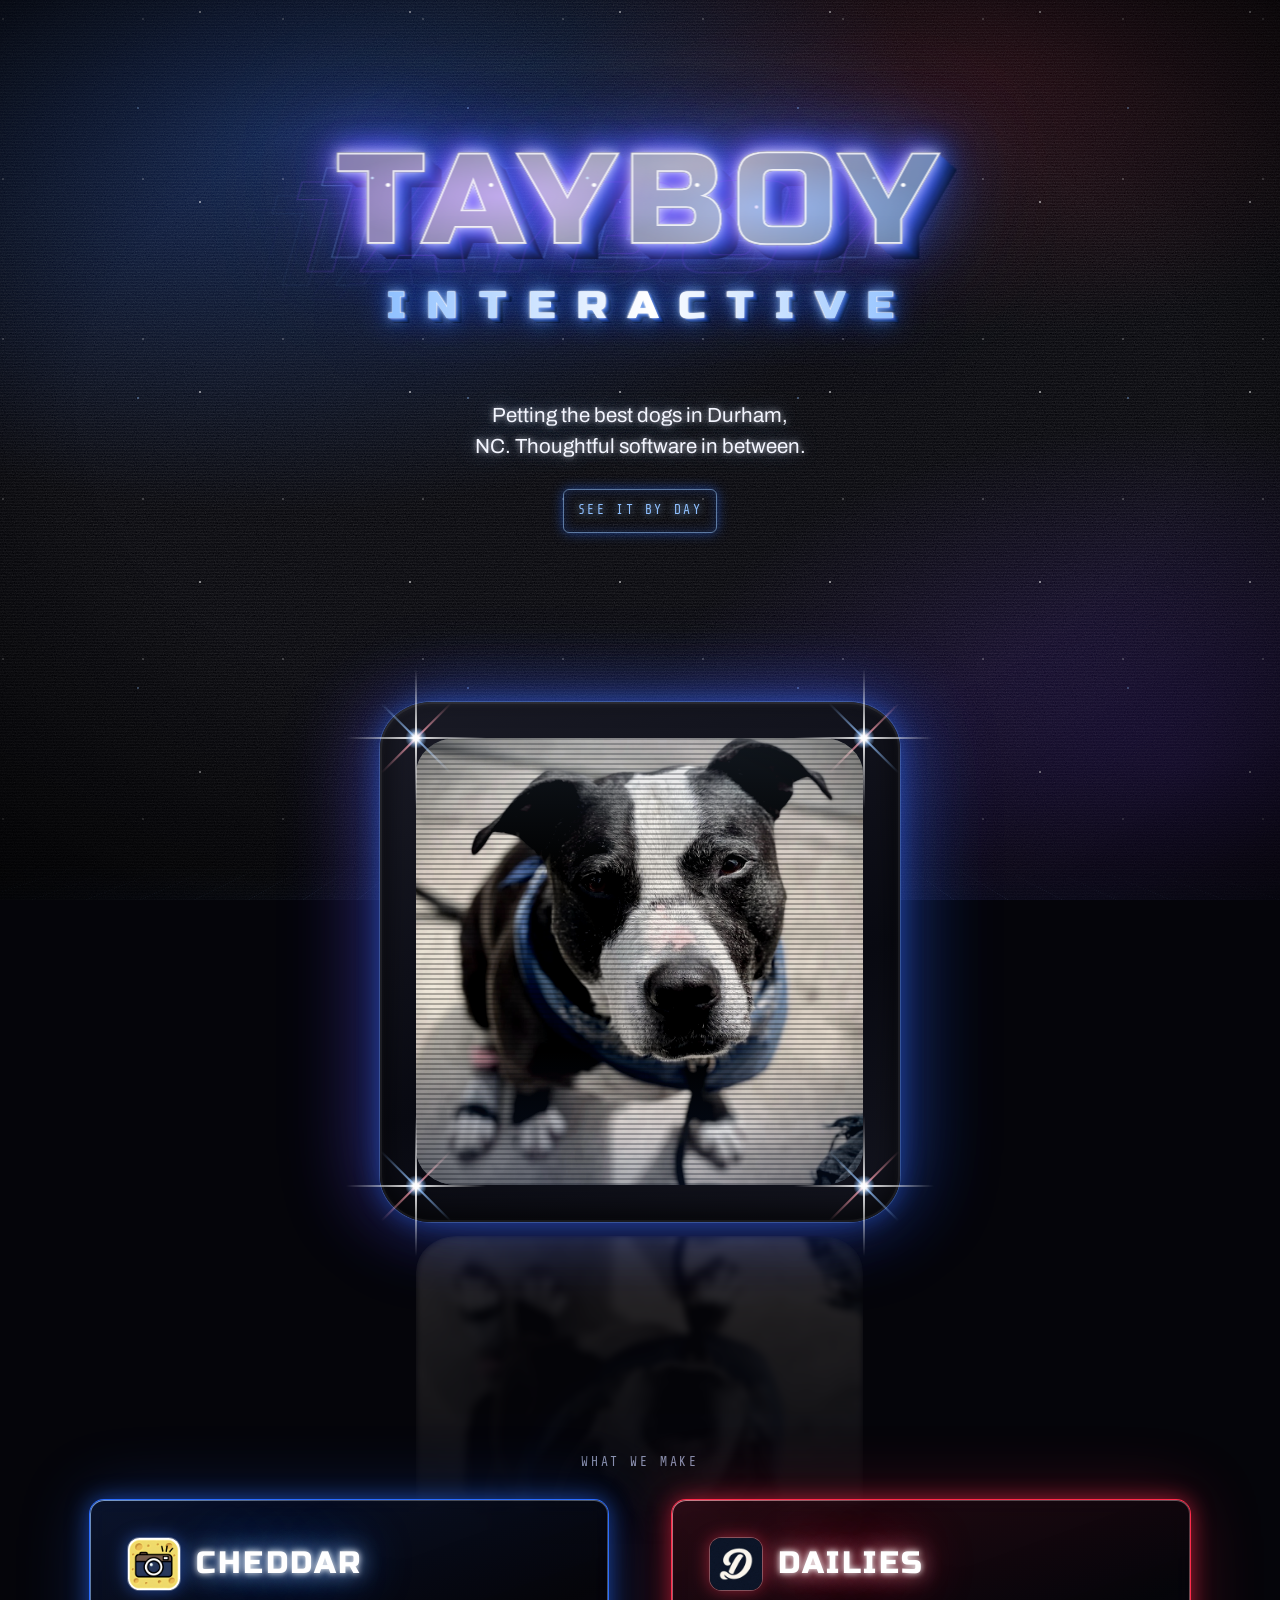
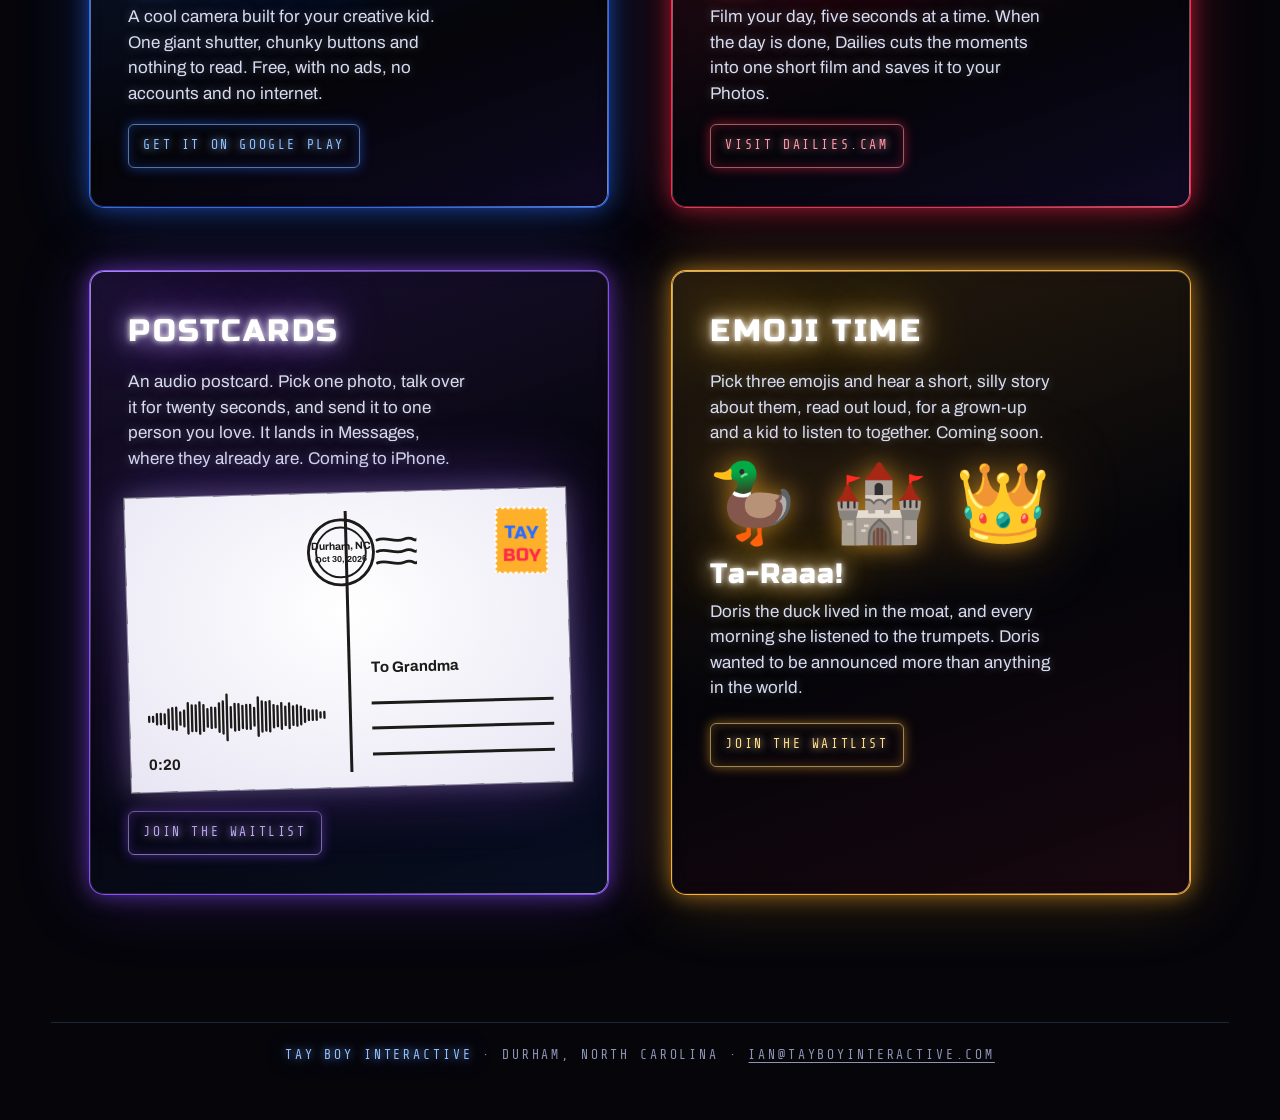
==== commit c0783356: "Take the photographs, frames and clip back out of the app blocks The pictures were not good enough. " ====
--- a/night/index.html
+++ b/night/index.html
@@ -19,7 +19,7 @@
 <link rel="stylesheet" href="https://fonts.googleapis.com/css2?family=Russo+One&family=Archivo:wdth,wght@100,400;100,500;125,700&family=Share+Tech+Mono&display=swap">
 <style>
   /* Layout: a 1978-1984 optical title card. Black void, one backlit title with a slit-scan streak, a CRT gate for the dog,
-     two lit acrylic panels for the apps, a readout footer. Single dark world by design. */
+     four lit acrylic panels for the apps, each showing the thing it makes, a readout footer. Single dark world by design. */
   :root {
     color-scheme: dark;
     --void: #05050a;
@@ -303,6 +303,37 @@
   footer b { color: var(--blue-hot); font-weight: 400; text-shadow: 0 0 8px rgba(143,192,255,.8), 0 0 22px rgba(42,108,255,.6); }
   footer { padding-block: 22px 56px; display: flex; justify-content: center; gap: 16px; flex-wrap: wrap; font-family: var(--mono); font-size: 13px; letter-spacing: .22em; text-transform: uppercase; color: var(--dim); border-top: 1px solid rgba(143,192,255,.18); }
 
+
+  /* ---- what each panel shows: Postcards, the card itself, paper lit from behind. Emoji Time: the three emojis the kid picked and the story they got. ---- */
+  .panel { --pad: clamp(24px, 3vw, 40px); padding: var(--pad); }
+  .panel .copy, .panel .show { position: relative; z-index: 1; min-width: 0; }
+  .panel .show img, .panel .show video { max-width: 100%; height: auto; }
+
+
+
+  /* Postcards: the message side of the card, paper lit from behind */
+  .cards { position: relative; aspect-ratio: 3 / 2; margin: 22px 0 6px; }
+  .card { position: absolute; color: #1d1b19; background: radial-gradient(80% 90% at 50% 40%, #ffffff, #e6e3f2 100%);
+    box-shadow: 0 0 0 1px rgba(255,255,255,.4), 0 0 24px rgba(244,246,255,.22), 0 0 70px color-mix(in srgb, var(--gel) 45%, transparent), 0 18px 40px rgba(0,0,0,.6); }
+  .card.back { inset: 0; rotate: -1.5deg; padding: 4% 4% 3.5%; display: grid; grid-template-columns: minmax(0, 1fr) 3px minmax(0, 1fr); gap: 5%; font-family: var(--body); }
+  .card .wave { align-self: end; display: grid; gap: 8px; }
+  .card .wave svg { display: block; width: 100%; height: auto; fill: #1d1b19; }
+  .card .wave b { font-size: 15px; font-weight: 700; }
+  .card .mid { background: #1d1b19; }
+  .card .addr { display: grid; grid-template-rows: auto 1fr auto; gap: 6%; min-width: 0; }
+  .card .postage { justify-self: end; width: 30%; rotate: 1.5deg; }
+  .card .postage svg { display: block; width: 100%; height: auto; }
+  .card .postmark { position: absolute; right: 34%; top: 7%; width: 26%; }
+  .card .postmark svg { display: block; width: 100%; height: auto; }
+  .card .lines { display: grid; gap: 14%; align-content: end; }
+  .card .lines b { font-size: 15px; font-weight: 700; }
+  .card .lines i { display: block; height: 3px; background: #1d1b19; }
+
+  /* Emoji Time: the three emojis, lit, and the story */
+  .emojis { font-size: clamp(56px, 6vw, 88px); line-height: 1; letter-spacing: .08em; margin: 20px 0 16px -4px; filter: drop-shadow(0 0 12px rgba(255,176,42,.6)) drop-shadow(0 0 36px rgba(255,176,42,.28)); }
+  .story { display: grid; gap: 8px; margin-bottom: 4px; }
+  .story b { font-family: var(--title); font-weight: 400; letter-spacing: .04em; font-size: clamp(22px, 2.2vw, 30px); line-height: 1.15; color: #fff; text-shadow: 0 0 6px #fff, 0 0 22px var(--gel-hot), 0 0 50px var(--gel); }
+
   @media (max-width: 860px) {
     .hero { min-height: 0; }
     .gate { width: min(100%, 460px); }
@@ -358,23 +389,46 @@
     <h2 class="section-title">What we make</h2>
     <section class="panels" aria-label="Apps">
       <article class="panel cheddar" id="cheddar">
+        <div class="copy">
         <div class="head"><img class="icon" src="/assets/cheddar-icon.png" alt="" width="256" height="256"><h2>Cheddar</h2></div>
         <p>A cool camera built for your creative kid. One giant shutter, chunky buttons and nothing to read. Free, with no ads, no accounts and no internet.</p>
         <a href="https://play.google.com/store/apps/details?id=com.cheddarcam.android">Get it on Google Play</a>
+        </div>
       </article>
       <article class="panel dailies" id="dailies">
+        <div class="copy">
         <div class="head"><img class="icon" src="/assets/dailies-icon.png" alt="" width="256" height="256"><h2>Dailies</h2></div>
         <p>Film your day, five seconds at a time. When the day is done, Dailies cuts the moments into one short film and saves it to your Photos.</p>
-        <a href="https://dailies.cam">Visit dailies.cam</a>
+          <a href="https://dailies.cam">Visit dailies.cam</a>
+        </div>
       </article>
       <article class="panel postcards" id="postcards">
         <div class="head"><h2>Postcards</h2></div>
         <p>An audio postcard. Pick one photo, talk over it for twenty seconds, and send it to one person you love. It lands in Messages, where they already are. Coming to iPhone.</p>
+        <div class="show cards" role="img" aria-label="The message side of a postcard: a twenty-second voice note, a Tay Boy stamp, a Durham postmark, and an address line to Grandma">
+          <div class="card back">
+            <div class="wave">
+              <svg viewBox="0 0 200 60" aria-hidden="true"><g><rect x="0" y="26" width="2.6" height="8" rx="1.3"/><rect x="4.3" y="26" width="2.6" height="8" rx="1.3"/><rect x="8.6" y="23" width="2.6" height="14" rx="1.3"/><rect x="12.899999999999999" y="23" width="2.6" height="14" rx="1.3"/><rect x="17.2" y="23.5" width="2.6" height="13" rx="1.3"/><rect x="21.5" y="18.5" width="2.6" height="23" rx="1.3"/><rect x="25.799999999999997" y="17" width="2.6" height="26" rx="1.3"/><rect x="30.099999999999998" y="16.5" width="2.6" height="27" rx="1.3"/><rect x="34.4" y="22" width="2.6" height="16" rx="1.3"/><rect x="38.699999999999996" y="20" width="2.6" height="20" rx="1.3"/><rect x="43" y="12" width="2.6" height="36" rx="1.3"/><rect x="47.3" y="14.5" width="2.6" height="31" rx="1.3"/><rect x="51.599999999999994" y="14.5" width="2.6" height="31" rx="1.3"/><rect x="55.9" y="11.5" width="2.6" height="37" rx="1.3"/><rect x="60.199999999999996" y="14.5" width="2.6" height="31" rx="1.3"/><rect x="64.5" y="19" width="2.6" height="22" rx="1.3"/><rect x="68.8" y="17.5" width="2.6" height="25" rx="1.3"/><rect x="73.1" y="18" width="2.6" height="24" rx="1.3"/><rect x="77.39999999999999" y="13" width="2.6" height="34" rx="1.3"/><rect x="81.7" y="11" width="2.6" height="38" rx="1.3"/><rect x="86" y="3.5" width="2.6" height="53" rx="1.3"/><rect x="90.3" y="17.5" width="2.6" height="25" rx="1.3"/><rect x="94.6" y="14" width="2.6" height="32" rx="1.3"/><rect x="98.89999999999999" y="14.5" width="2.6" height="31" rx="1.3"/><rect x="103.19999999999999" y="16.5" width="2.6" height="27" rx="1.3"/><rect x="107.5" y="15.5" width="2.6" height="29" rx="1.3"/><rect x="111.8" y="15.5" width="2.6" height="29" rx="1.3"/><rect x="116.1" y="19" width="2.6" height="22" rx="1.3"/><rect x="120.39999999999999" y="7.5" width="2.6" height="45" rx="1.3"/><rect x="124.69999999999999" y="12" width="2.6" height="36" rx="1.3"/><rect x="129" y="13" width="2.6" height="34" rx="1.3"/><rect x="133.29999999999998" y="12" width="2.6" height="36" rx="1.3"/><rect x="137.6" y="16.5" width="2.6" height="27" rx="1.3"/><rect x="141.9" y="17.5" width="2.6" height="25" rx="1.3"/><rect x="146.2" y="14.5" width="2.6" height="31" rx="1.3"/><rect x="150.5" y="18.5" width="2.6" height="23" rx="1.3"/><rect x="154.79999999999998" y="15" width="2.6" height="30" rx="1.3"/><rect x="159.1" y="18.5" width="2.6" height="23" rx="1.3"/><rect x="163.4" y="17.5" width="2.6" height="25" rx="1.3"/><rect x="167.7" y="19" width="2.6" height="22" rx="1.3"/><rect x="172" y="21.5" width="2.6" height="17" rx="1.3"/><rect x="176.29999999999998" y="23.5" width="2.6" height="13" rx="1.3"/><rect x="180.6" y="23.5" width="2.6" height="13" rx="1.3"/><rect x="184.9" y="23.5" width="2.6" height="13" rx="1.3"/><rect x="189.2" y="26" width="2.6" height="8" rx="1.3"/><rect x="193.5" y="25.5" width="2.6" height="9" rx="1.3"/></g></svg>
+              <b>0:20</b>
+            </div>
+            <div class="mid"></div>
+            <div class="addr">
+              <div class="postage" aria-hidden="true"><svg viewBox="0 0 80 100"><rect x="2" y="2" width="76" height="96" fill="#ffb02a"/><rect x="2" y="2" width="76" height="96" fill="none" stroke="#ffffff" stroke-width="4" stroke-dasharray="4 4"/><text x="40" y="47" text-anchor="middle" font-family="Russo One, Arial Black, sans-serif" font-size="26" fill="#2a6cff">TAY</text><text x="40" y="80" text-anchor="middle" font-family="Russo One, Arial Black, sans-serif" font-size="26" fill="#ff2a4a">BOY</text></svg></div>
+              <div class="lines"><b>To Grandma</b><i></i><i></i><i></i></div>
+            </div>
+            <div class="postmark" aria-hidden="true"><svg viewBox="0 0 120 80"><circle cx="40" cy="40" r="34" fill="none" stroke="#1d1b19" stroke-width="3"/><circle cx="40" cy="40" r="26" fill="none" stroke="#1d1b19" stroke-width="2"/><path d="M78 28 C 88 24 96 32 106 28 S 116 32 120 28 M78 40 C 88 36 96 44 106 40 S 116 44 120 40 M78 52 C 88 48 96 56 106 52 S 116 56 120 52" fill="none" stroke="#1d1b19" stroke-width="3" stroke-linecap="round"/><text x="40" y="37" text-anchor="middle" font-family="Archivo, Arial, sans-serif" font-weight="700" font-size="11" fill="#1d1b19">Durham, NC</text><text x="40" y="50" text-anchor="middle" font-family="Archivo, Arial, sans-serif" font-weight="700" font-size="9" fill="#1d1b19">Oct 30, 2026</text></svg></div>
+          </div>
+        </div>
         <a href="mailto:ian@tayboyinteractive.com?subject=Postcards%20waitlist" aria-label="Join the Postcards waitlist">Join the waitlist</a>
       </article>
       <article class="panel emoji" id="emoji-time">
         <div class="head"><h2>Emoji Time</h2></div>
         <p>Pick three emojis and hear a short, silly story about them, read out loud, for a grown-up and a kid to listen to together. Coming soon.</p>
+        <div class="show emojis" role="img" aria-label="A duck, a castle and a crown">🦆 🏰 👑</div><!-- the three emojis are the product's own content, what the child picked -->
+        <div class="show story">
+          <b>Ta-Raaa!</b>
+          <p>Doris the duck lived in the moat, and every morning she listened to the trumpets. Doris wanted to be announced more than anything in the world.</p>
+        </div>
         <a href="mailto:ian@tayboyinteractive.com?subject=Emoji%20Time%20waitlist" aria-label="Join the Emoji Time waitlist">Join the waitlist</a>
       </article>
     </section>
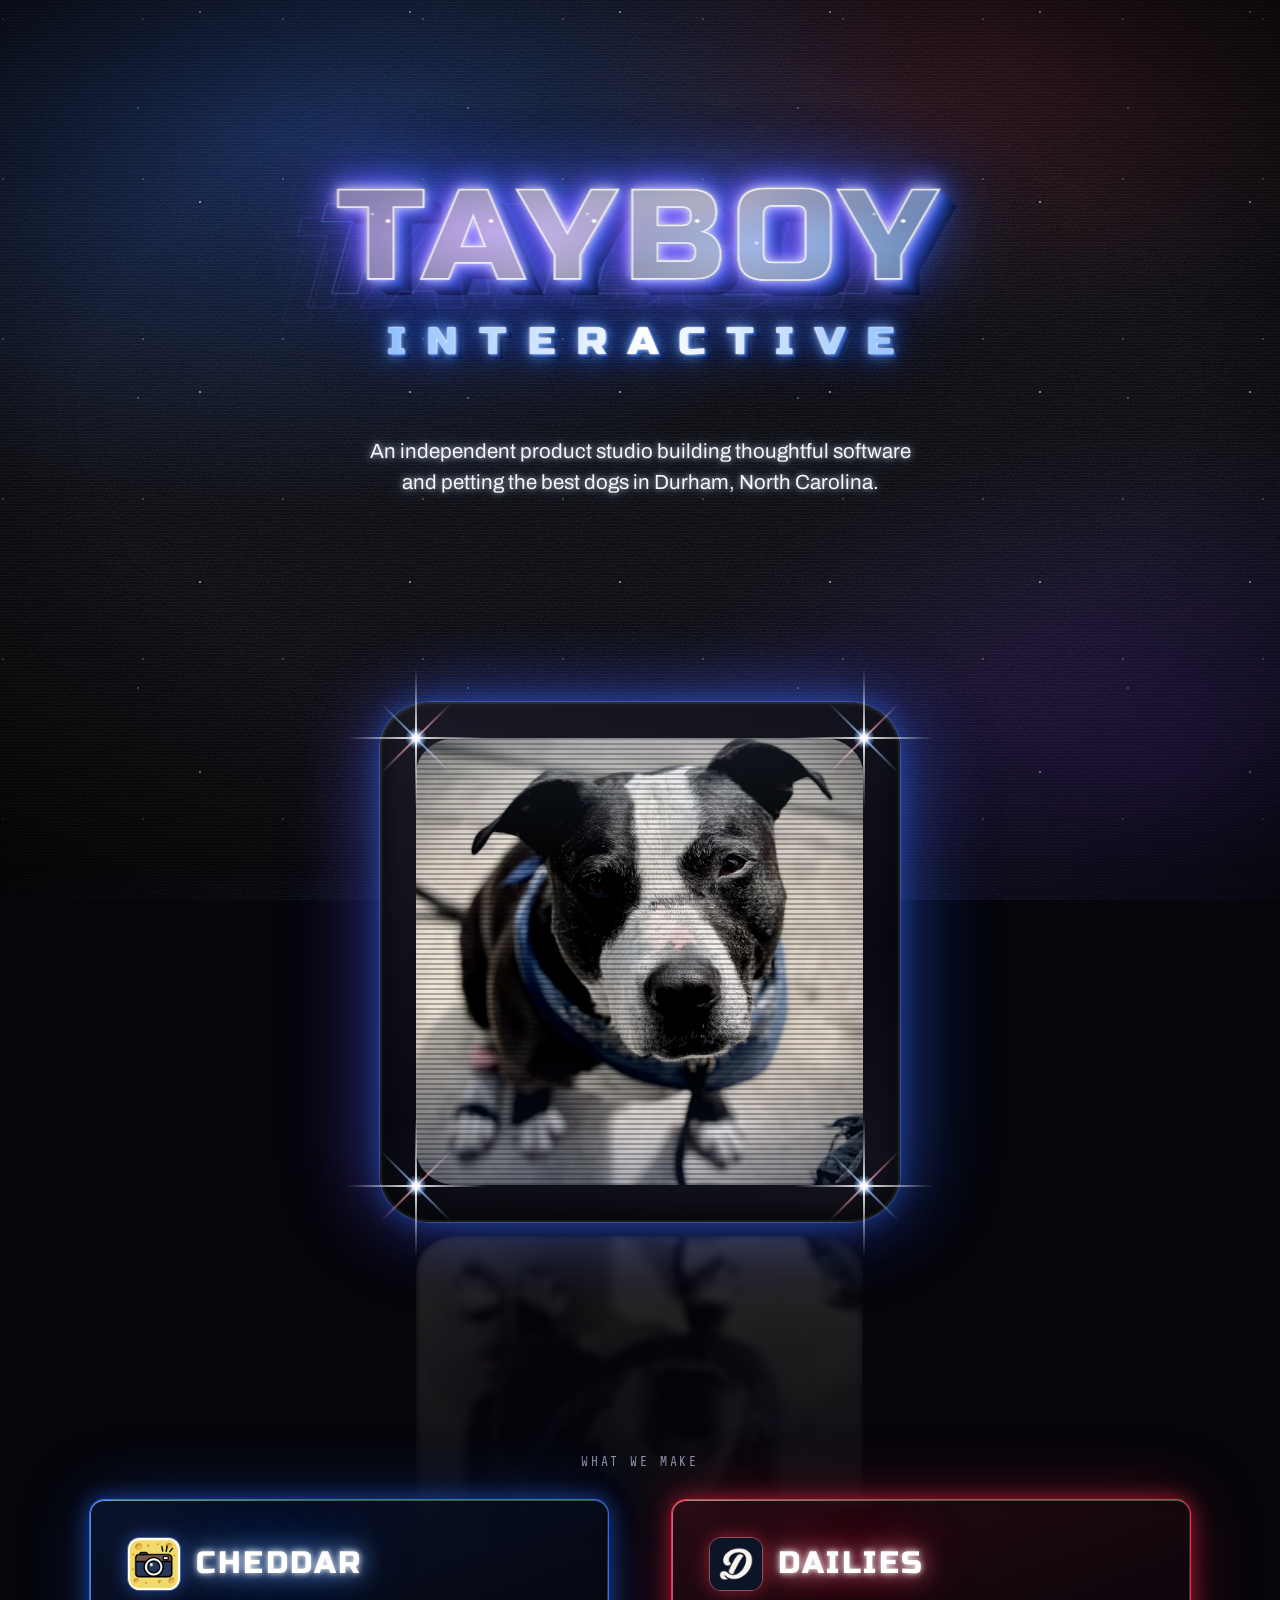
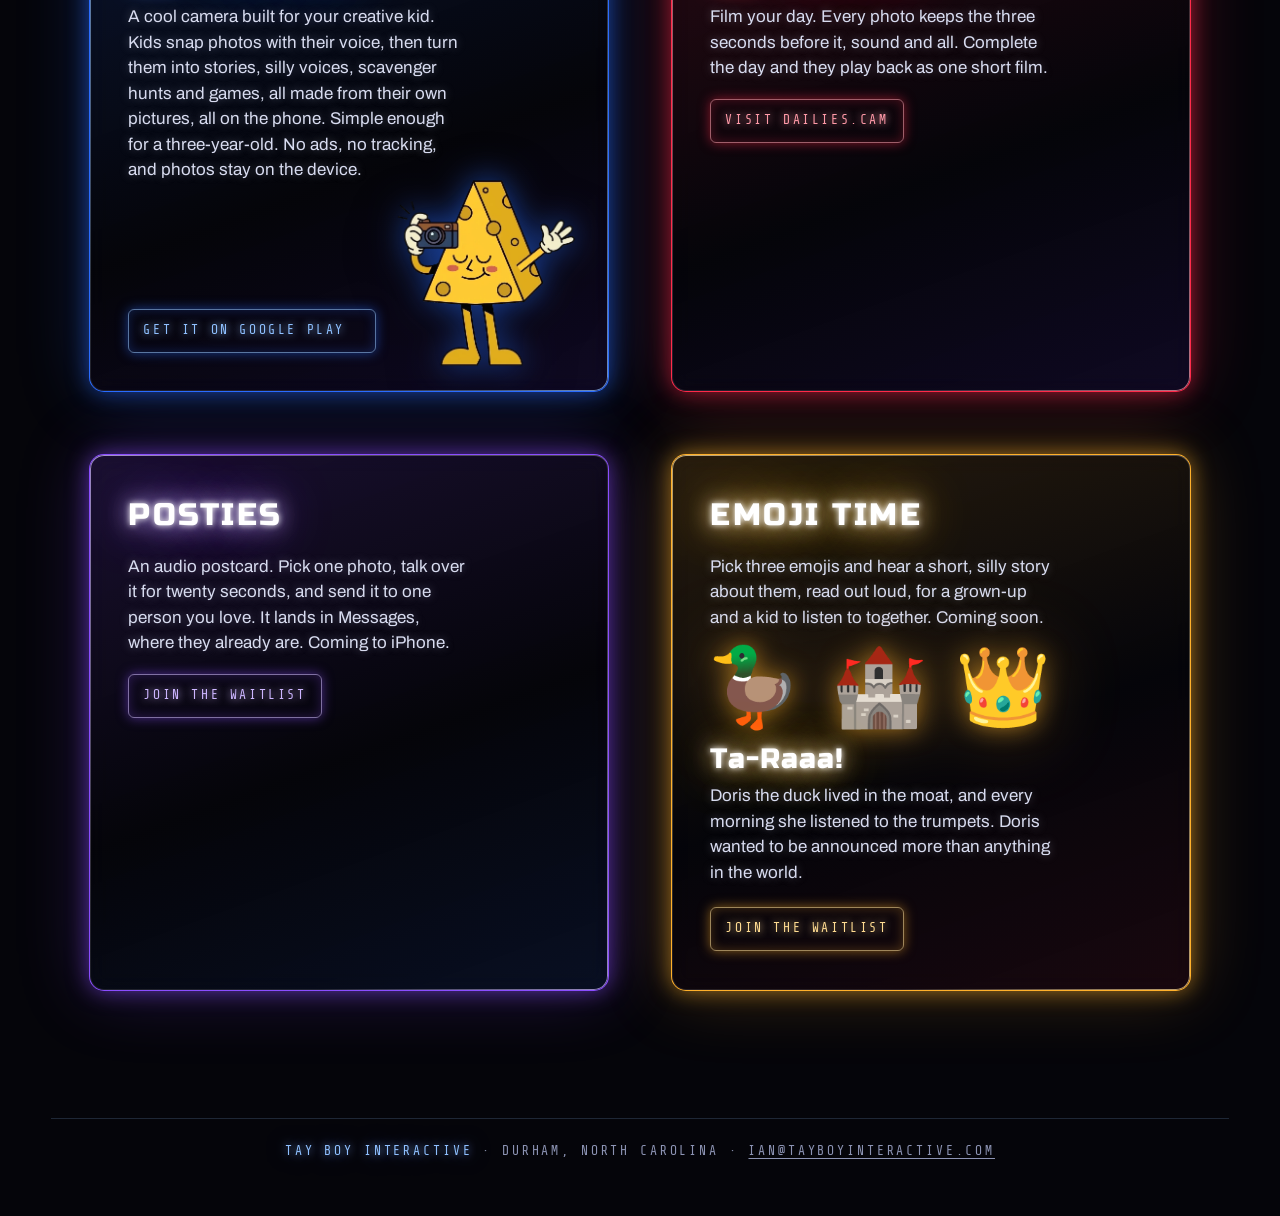
==== commit cb494026: "Ian's six changes: old tagline, no flip buttons, site copy for Cheddar and Dailies, the mascot, Post" ====
--- a/night/index.html
+++ b/night/index.html
@@ -239,7 +239,7 @@
     transition: box-shadow .35s ease, transform .35s ease;
   }
   .panel.dailies { --gel: var(--red); --gel-hot: var(--red-hot); background: linear-gradient(160deg, rgba(255,42,74,.14), rgba(5,5,10,.55) 55%, rgba(90,43,214,.12)); }
-  .panel.postcards { --gel: var(--purple); --gel-hot: var(--purple-hot); background: linear-gradient(160deg, rgba(138,77,255,.16), rgba(5,5,10,.55) 55%, rgba(42,108,255,.1)); }
+  .panel.posties { --gel: var(--purple); --gel-hot: var(--purple-hot); background: linear-gradient(160deg, rgba(138,77,255,.16), rgba(5,5,10,.55) 55%, rgba(42,108,255,.1)); }
   .panel.emoji { --gel: var(--amber); --gel-hot: var(--amber-hot); background: linear-gradient(160deg, rgba(255,176,42,.14), rgba(5,5,10,.55) 55%, rgba(255,42,74,.08)); }
 
   /* ---- the opening ident. Runs only with .boot on body, so the page is complete at rest without it. ----
@@ -270,7 +270,7 @@
   @keyframes crtOn { 0% { transform: scaleY(.006) scaleX(.5); filter: brightness(8) saturate(0); } 45% { transform: scaleY(.012) scaleX(1); filter: brightness(5) saturate(0); } 70% { transform: scaleY(1) scaleX(1); filter: brightness(1.8); } 100% { transform: none; filter: none; } }
   .boot .flare { animation: twinkle 3.2s ease-in-out infinite, lightup .5s ease-out 1.95s both; }
   .boot .panel { animation: neonOn 1s steps(1) both; }
-  .boot .panel.cheddar { animation-delay: 1.9s; } .boot .panel.dailies { animation-delay: 1.975s; } .boot .panel.postcards { animation-delay: 2.05s; } .boot .panel.emoji { animation-delay: 2.125s; }
+  .boot .panel.cheddar { animation-delay: 1.9s; } .boot .panel.dailies { animation-delay: 1.975s; } .boot .panel.posties { animation-delay: 2.05s; } .boot .panel.emoji { animation-delay: 2.125s; }
   @keyframes neonOn { 0% { opacity: 0; } 8% { opacity: .9; } 16% { opacity: .08; } 30% { opacity: 1; } 38% { opacity: .25; } 52% { opacity: 1; } 60% { opacity: .55; } 100% { opacity: 1; } }
   .boot footer { animation: lightup 1s ease-out 2.3s both; }
   .panel .icon.placeholder { display: grid; place-items: center; background: #0b0c16; color: var(--gel-hot); font-family: var(--title); font-size: 24px; text-shadow: 0 0 10px var(--gel-hot); }
@@ -291,10 +291,8 @@
   .panel h2 { font-family: var(--title); font-weight: 400; text-transform: uppercase; letter-spacing: .08em; font-size: clamp(22px, 2.4vw, 32px); color: #fff; text-shadow: 0 0 6px #fff, 0 0 22px var(--gel-hot), 0 0 50px var(--gel); }
   .panel p { color: #d8dcf0; max-width: 34ch; text-shadow: 0 0 10px rgba(216,220,240,.35); }
   .panel a { display: inline-block; margin-top: 18px; font-family: var(--mono); font-size: 13px; letter-spacing: .2em; text-transform: uppercase; text-decoration: none; color: var(--gel-hot); border: 1px solid color-mix(in srgb, var(--gel-hot) 60%, transparent); padding: 10px 14px; border-radius: 6px; box-shadow: 0 0 12px color-mix(in srgb, var(--gel) 50%, transparent), inset 0 0 12px color-mix(in srgb, var(--gel) 25%, transparent); text-shadow: 0 0 8px var(--gel-hot); transition: box-shadow .25s, background .25s; min-height: 44px; }
-  /* the day flip and the section heading, in the same readout voice as the panel links */
-  .hero .flip { --gel: var(--blue); --gel-hot: var(--blue-hot); display: inline-block; position: relative; z-index: 2; margin-top: 18px; font-family: var(--mono); font-size: 13px; letter-spacing: .2em; text-transform: uppercase; text-decoration: none; color: var(--gel-hot); border: 1px solid color-mix(in srgb, var(--gel-hot) 60%, transparent); padding: 10px 14px; border-radius: 6px; box-shadow: 0 0 12px color-mix(in srgb, var(--gel) 50%, transparent), inset 0 0 12px color-mix(in srgb, var(--gel) 25%, transparent); text-shadow: 0 0 8px var(--gel-hot); transition: box-shadow .25s, background .25s; min-height: 44px;  margin-top: 28px; }
-  .hero .flip:hover, .panel a:focus-visible { background: color-mix(in srgb, var(--gel) 25%, transparent); box-shadow: 0 0 24px var(--gel), inset 0 0 18px color-mix(in srgb, var(--gel) 45%, transparent); outline: none; }
-  .hero .flip:focus-visible { outline: 2px solid var(--gel-hot); outline-offset: 3px; }
+  /* the section heading, in the same readout voice as the panel links */
+  .panel a:focus-visible { background: color-mix(in srgb, var(--gel) 25%, transparent); box-shadow: 0 0 24px var(--gel), inset 0 0 18px color-mix(in srgb, var(--gel) 45%, transparent); outline: none; }
   .section-title { font-family: var(--mono); font-weight: 400; font-size: 13px; letter-spacing: .22em; text-transform: uppercase; color: var(--dim); text-align: center; margin: 0 0 28px; }
   footer a { color: inherit; text-decoration: underline; text-underline-offset: .25em; }
   .panel a:hover, .panel a:focus-visible { background: color-mix(in srgb, var(--gel) 25%, transparent); box-shadow: 0 0 24px var(--gel), inset 0 0 18px color-mix(in srgb, var(--gel) 45%, transparent); outline: none; }
@@ -304,32 +302,11 @@
   footer { padding-block: 22px 56px; display: flex; justify-content: center; gap: 16px; flex-wrap: wrap; font-family: var(--mono); font-size: 13px; letter-spacing: .22em; text-transform: uppercase; color: var(--dim); border-top: 1px solid rgba(143,192,255,.18); }
 
 
-  /* ---- what each panel shows: Postcards, the card itself, paper lit from behind. Emoji Time: the three emojis the kid picked and the story they got. ---- */
-  .panel { --pad: clamp(24px, 3vw, 40px); padding: var(--pad); }
-  .panel .copy, .panel .show { position: relative; z-index: 1; min-width: 0; }
-  .panel .show img, .panel .show video { max-width: 100%; height: auto; }
-
-
-
-  /* Postcards: the message side of the card, paper lit from behind */
-  .cards { position: relative; aspect-ratio: 3 / 2; margin: 22px 0 6px; }
-  .card { position: absolute; color: #1d1b19; background: radial-gradient(80% 90% at 50% 40%, #ffffff, #e6e3f2 100%);
-    box-shadow: 0 0 0 1px rgba(255,255,255,.4), 0 0 24px rgba(244,246,255,.22), 0 0 70px color-mix(in srgb, var(--gel) 45%, transparent), 0 18px 40px rgba(0,0,0,.6); }
-  .card.back { inset: 0; rotate: -1.5deg; padding: 4% 4% 3.5%; display: grid; grid-template-columns: minmax(0, 1fr) 3px minmax(0, 1fr); gap: 5%; font-family: var(--body); }
-  .card .wave { align-self: end; display: grid; gap: 8px; }
-  .card .wave svg { display: block; width: 100%; height: auto; fill: #1d1b19; }
-  .card .wave b { font-size: 15px; font-weight: 700; }
-  .card .mid { background: #1d1b19; }
-  .card .addr { display: grid; grid-template-rows: auto 1fr auto; gap: 6%; min-width: 0; }
-  .card .postage { justify-self: end; width: 30%; rotate: 1.5deg; }
-  .card .postage svg { display: block; width: 100%; height: auto; }
-  .card .postmark { position: absolute; right: 34%; top: 7%; width: 26%; }
-  .card .postmark svg { display: block; width: 100%; height: auto; }
-  .card .lines { display: grid; gap: 14%; align-content: end; }
-  .card .lines b { font-size: 15px; font-weight: 700; }
-  .card .lines i { display: block; height: 3px; background: #1d1b19; }
-
-  /* Emoji Time: the three emojis, lit, and the story */
+  /* ---- what two panels show besides their name: Cheddar's mascot, lit like everything else in the room; Emoji Time's three emojis and the story they got ---- */
+  .panel .row, .panel .show { position: relative; z-index: 1; min-width: 0; }
+  .panel .row { display: grid; grid-template-columns: minmax(0, 1fr) auto; align-items: end; gap: 20px; }
+  .mascot { width: clamp(140px, 14vw, 190px); height: auto; justify-self: end; margin: -4px -6px -14px 0;
+    filter: drop-shadow(0 0 16px color-mix(in srgb, var(--gel) 60%, transparent)) drop-shadow(0 12px 22px rgba(0,0,0,.6)); }
   .emojis { font-size: clamp(56px, 6vw, 88px); line-height: 1; letter-spacing: .08em; margin: 20px 0 16px -4px; filter: drop-shadow(0 0 12px rgba(255,176,42,.6)) drop-shadow(0 0 36px rgba(255,176,42,.28)); }
   .story { display: grid; gap: 8px; margin-bottom: 4px; }
   .story b { font-family: var(--title); font-weight: 400; letter-spacing: .04em; font-size: clamp(22px, 2.2vw, 30px); line-height: 1.15; color: #fff; text-shadow: 0 0 6px #fff, 0 0 22px var(--gel-hot), 0 0 50px var(--gel); }
@@ -340,6 +317,7 @@
     .panels { grid-template-columns: 1fr; }
     .title .ln::after, .title .ln .s2 { display: none; }
     .title { transform: none; width: 100%; }
+    .mascot { width: 120px; }
   }
   @media (prefers-reduced-motion: reduce) {
     *, *::before, *::after { animation: none !important; transition: none !important; }
@@ -367,8 +345,7 @@
         <span class="ln" data-t="TAYBOY"><span class="s1" aria-hidden="true">TAYBOY</span><span class="s2" aria-hidden="true">TAYBOY</span><span class="ext" aria-hidden="true">TAYBOY</span><span class="glow" aria-hidden="true">TAYBOY</span><span class="face">TAYBOY</span><span class="gel" aria-hidden="true">TAYBOY</span></span>
         <span class="ln small"><span class="ext" aria-hidden="true">INTERACTIVE</span><span class="glow" aria-hidden="true">INTERACTIVE</span><span class="face">INTERACTIVE</span></span>
       </h1>
-      <p class="tagline">Petting the best dogs in Durham, NC. Thoughtful software in between.</p>
-      <a class="flip" href="/">See it by day</a>
+      <p class="tagline">An independent product studio building thoughtful software and petting the best dogs in Durham, North Carolina.</p>
     </div>
   </header>
 
@@ -389,37 +366,22 @@
     <h2 class="section-title">What we make</h2>
     <section class="panels" aria-label="Apps">
       <article class="panel cheddar" id="cheddar">
-        <div class="copy">
         <div class="head"><img class="icon" src="/assets/cheddar-icon.png" alt="" width="256" height="256"><h2>Cheddar</h2></div>
-        <p>A cool camera built for your creative kid. One giant shutter, chunky buttons and nothing to read. Free, with no ads, no accounts and no internet.</p>
-        <a href="https://play.google.com/store/apps/details?id=com.cheddarcam.android">Get it on Google Play</a>
+        <p>A cool camera built for your creative kid. Kids snap photos with their voice, then turn them into stories, silly voices, scavenger hunts and games, all made from their own pictures, all on the phone. Simple enough for a three-year-old. No ads, no tracking, and photos stay on the device.</p>
+        <div class="row">
+          <a href="https://play.google.com/store/apps/details?id=com.cheddarcam.android">Get it on Google Play</a>
+          <img class="mascot" src="/assets/cheddar-mascot.webp" alt="Cheddar, the cheese mascot, waving with a camera" width="738" height="774">
         </div>
       </article>
       <article class="panel dailies" id="dailies">
-        <div class="copy">
         <div class="head"><img class="icon" src="/assets/dailies-icon.png" alt="" width="256" height="256"><h2>Dailies</h2></div>
-        <p>Film your day, five seconds at a time. When the day is done, Dailies cuts the moments into one short film and saves it to your Photos.</p>
-          <a href="https://dailies.cam">Visit dailies.cam</a>
-        </div>
+        <p>Film your day. Every photo keeps the three seconds before it, sound and all. Complete the day and they play back as one short film.</p>
+        <a href="https://dailies.cam">Visit dailies.cam</a>
       </article>
-      <article class="panel postcards" id="postcards">
-        <div class="head"><h2>Postcards</h2></div>
+      <article class="panel posties" id="posties">
+        <div class="head"><h2>Posties</h2></div>
         <p>An audio postcard. Pick one photo, talk over it for twenty seconds, and send it to one person you love. It lands in Messages, where they already are. Coming to iPhone.</p>
-        <div class="show cards" role="img" aria-label="The message side of a postcard: a twenty-second voice note, a Tay Boy stamp, a Durham postmark, and an address line to Grandma">
-          <div class="card back">
-            <div class="wave">
-              <svg viewBox="0 0 200 60" aria-hidden="true"><g><rect x="0" y="26" width="2.6" height="8" rx="1.3"/><rect x="4.3" y="26" width="2.6" height="8" rx="1.3"/><rect x="8.6" y="23" width="2.6" height="14" rx="1.3"/><rect x="12.899999999999999" y="23" width="2.6" height="14" rx="1.3"/><rect x="17.2" y="23.5" width="2.6" height="13" rx="1.3"/><rect x="21.5" y="18.5" width="2.6" height="23" rx="1.3"/><rect x="25.799999999999997" y="17" width="2.6" height="26" rx="1.3"/><rect x="30.099999999999998" y="16.5" width="2.6" height="27" rx="1.3"/><rect x="34.4" y="22" width="2.6" height="16" rx="1.3"/><rect x="38.699999999999996" y="20" width="2.6" height="20" rx="1.3"/><rect x="43" y="12" width="2.6" height="36" rx="1.3"/><rect x="47.3" y="14.5" width="2.6" height="31" rx="1.3"/><rect x="51.599999999999994" y="14.5" width="2.6" height="31" rx="1.3"/><rect x="55.9" y="11.5" width="2.6" height="37" rx="1.3"/><rect x="60.199999999999996" y="14.5" width="2.6" height="31" rx="1.3"/><rect x="64.5" y="19" width="2.6" height="22" rx="1.3"/><rect x="68.8" y="17.5" width="2.6" height="25" rx="1.3"/><rect x="73.1" y="18" width="2.6" height="24" rx="1.3"/><rect x="77.39999999999999" y="13" width="2.6" height="34" rx="1.3"/><rect x="81.7" y="11" width="2.6" height="38" rx="1.3"/><rect x="86" y="3.5" width="2.6" height="53" rx="1.3"/><rect x="90.3" y="17.5" width="2.6" height="25" rx="1.3"/><rect x="94.6" y="14" width="2.6" height="32" rx="1.3"/><rect x="98.89999999999999" y="14.5" width="2.6" height="31" rx="1.3"/><rect x="103.19999999999999" y="16.5" width="2.6" height="27" rx="1.3"/><rect x="107.5" y="15.5" width="2.6" height="29" rx="1.3"/><rect x="111.8" y="15.5" width="2.6" height="29" rx="1.3"/><rect x="116.1" y="19" width="2.6" height="22" rx="1.3"/><rect x="120.39999999999999" y="7.5" width="2.6" height="45" rx="1.3"/><rect x="124.69999999999999" y="12" width="2.6" height="36" rx="1.3"/><rect x="129" y="13" width="2.6" height="34" rx="1.3"/><rect x="133.29999999999998" y="12" width="2.6" height="36" rx="1.3"/><rect x="137.6" y="16.5" width="2.6" height="27" rx="1.3"/><rect x="141.9" y="17.5" width="2.6" height="25" rx="1.3"/><rect x="146.2" y="14.5" width="2.6" height="31" rx="1.3"/><rect x="150.5" y="18.5" width="2.6" height="23" rx="1.3"/><rect x="154.79999999999998" y="15" width="2.6" height="30" rx="1.3"/><rect x="159.1" y="18.5" width="2.6" height="23" rx="1.3"/><rect x="163.4" y="17.5" width="2.6" height="25" rx="1.3"/><rect x="167.7" y="19" width="2.6" height="22" rx="1.3"/><rect x="172" y="21.5" width="2.6" height="17" rx="1.3"/><rect x="176.29999999999998" y="23.5" width="2.6" height="13" rx="1.3"/><rect x="180.6" y="23.5" width="2.6" height="13" rx="1.3"/><rect x="184.9" y="23.5" width="2.6" height="13" rx="1.3"/><rect x="189.2" y="26" width="2.6" height="8" rx="1.3"/><rect x="193.5" y="25.5" width="2.6" height="9" rx="1.3"/></g></svg>
-              <b>0:20</b>
-            </div>
-            <div class="mid"></div>
-            <div class="addr">
-              <div class="postage" aria-hidden="true"><svg viewBox="0 0 80 100"><rect x="2" y="2" width="76" height="96" fill="#ffb02a"/><rect x="2" y="2" width="76" height="96" fill="none" stroke="#ffffff" stroke-width="4" stroke-dasharray="4 4"/><text x="40" y="47" text-anchor="middle" font-family="Russo One, Arial Black, sans-serif" font-size="26" fill="#2a6cff">TAY</text><text x="40" y="80" text-anchor="middle" font-family="Russo One, Arial Black, sans-serif" font-size="26" fill="#ff2a4a">BOY</text></svg></div>
-              <div class="lines"><b>To Grandma</b><i></i><i></i><i></i></div>
-            </div>
-            <div class="postmark" aria-hidden="true"><svg viewBox="0 0 120 80"><circle cx="40" cy="40" r="34" fill="none" stroke="#1d1b19" stroke-width="3"/><circle cx="40" cy="40" r="26" fill="none" stroke="#1d1b19" stroke-width="2"/><path d="M78 28 C 88 24 96 32 106 28 S 116 32 120 28 M78 40 C 88 36 96 44 106 40 S 116 44 120 40 M78 52 C 88 48 96 56 106 52 S 116 56 120 52" fill="none" stroke="#1d1b19" stroke-width="3" stroke-linecap="round"/><text x="40" y="37" text-anchor="middle" font-family="Archivo, Arial, sans-serif" font-weight="700" font-size="11" fill="#1d1b19">Durham, NC</text><text x="40" y="50" text-anchor="middle" font-family="Archivo, Arial, sans-serif" font-weight="700" font-size="9" fill="#1d1b19">Oct 30, 2026</text></svg></div>
-          </div>
-        </div>
-        <a href="mailto:ian@tayboyinteractive.com?subject=Postcards%20waitlist" aria-label="Join the Postcards waitlist">Join the waitlist</a>
+        <a href="mailto:ian@tayboyinteractive.com?subject=Posties%20waitlist" aria-label="Join the Posties waitlist">Join the waitlist</a>
       </article>
       <article class="panel emoji" id="emoji-time">
         <div class="head"><h2>Emoji Time</h2></div>
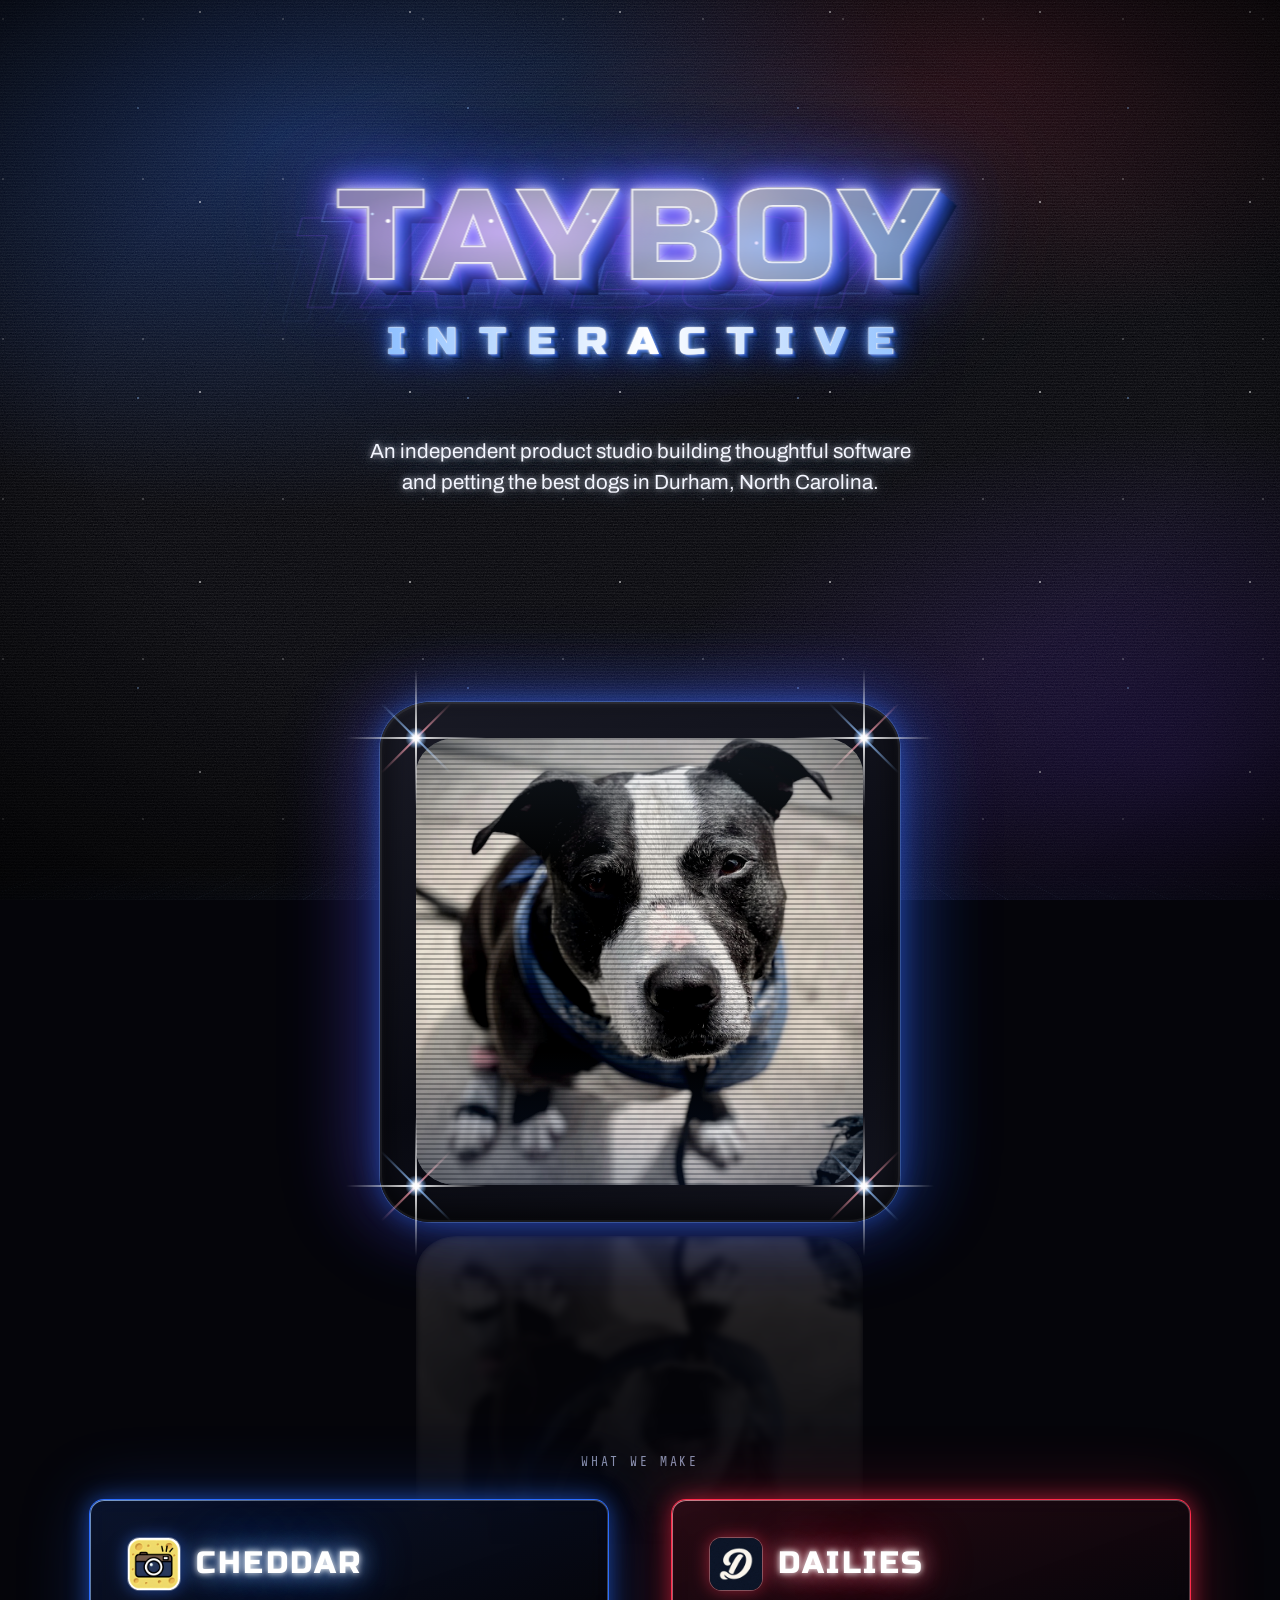
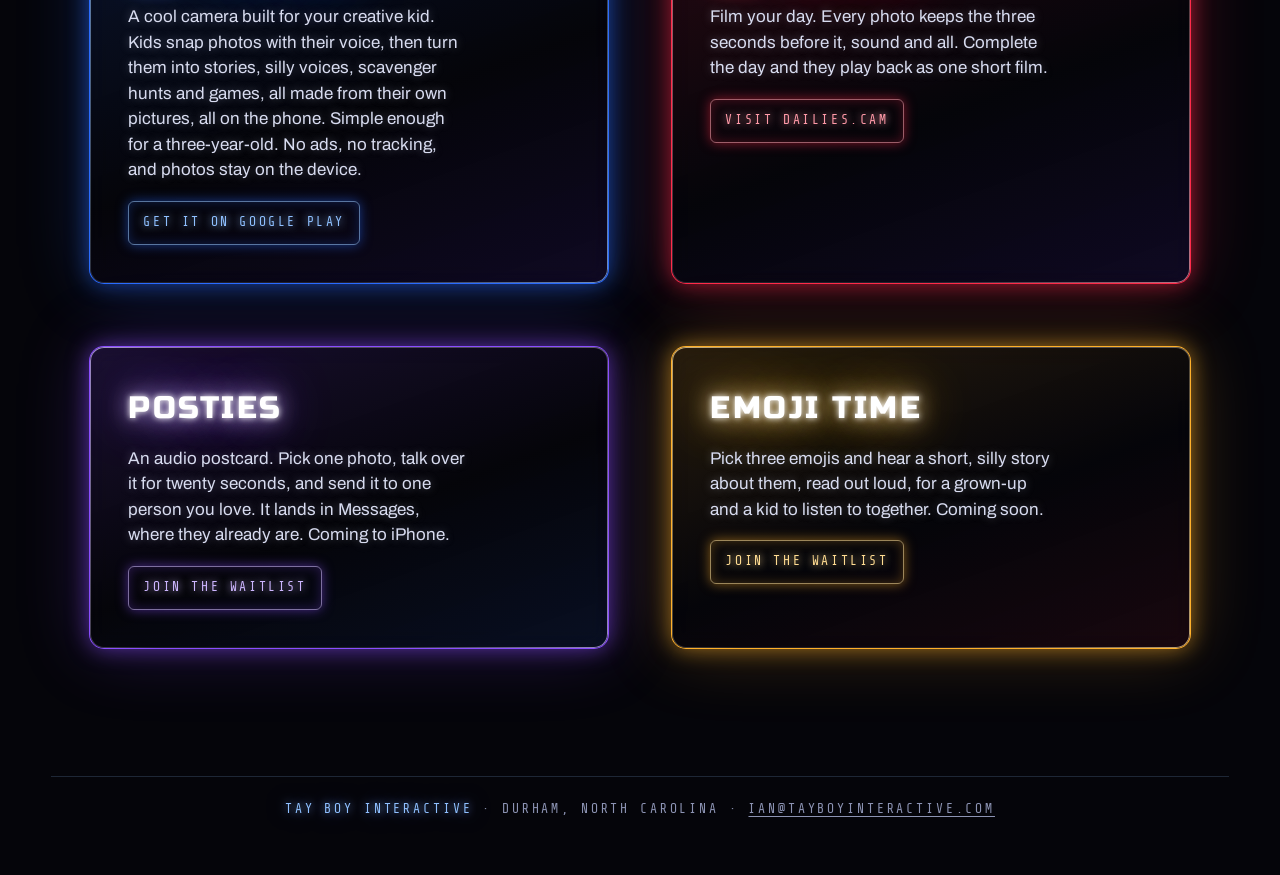
==== commit b9207154: "Four matching blocks: the Cheddar mascot and the Emoji Time emojis and story come out Both pages. Ev" ====
--- a/night/index.html
+++ b/night/index.html
@@ -302,14 +302,6 @@
   footer { padding-block: 22px 56px; display: flex; justify-content: center; gap: 16px; flex-wrap: wrap; font-family: var(--mono); font-size: 13px; letter-spacing: .22em; text-transform: uppercase; color: var(--dim); border-top: 1px solid rgba(143,192,255,.18); }
 
 
-  /* ---- what two panels show besides their name: Cheddar's mascot, lit like everything else in the room; Emoji Time's three emojis and the story they got ---- */
-  .panel .row, .panel .show { position: relative; z-index: 1; min-width: 0; }
-  .panel .row { display: grid; grid-template-columns: minmax(0, 1fr) auto; align-items: end; gap: 20px; }
-  .mascot { width: clamp(140px, 14vw, 190px); height: auto; justify-self: end; margin: -4px -6px -14px 0;
-    filter: drop-shadow(0 0 16px color-mix(in srgb, var(--gel) 60%, transparent)) drop-shadow(0 12px 22px rgba(0,0,0,.6)); }
-  .emojis { font-size: clamp(56px, 6vw, 88px); line-height: 1; letter-spacing: .08em; margin: 20px 0 16px -4px; filter: drop-shadow(0 0 12px rgba(255,176,42,.6)) drop-shadow(0 0 36px rgba(255,176,42,.28)); }
-  .story { display: grid; gap: 8px; margin-bottom: 4px; }
-  .story b { font-family: var(--title); font-weight: 400; letter-spacing: .04em; font-size: clamp(22px, 2.2vw, 30px); line-height: 1.15; color: #fff; text-shadow: 0 0 6px #fff, 0 0 22px var(--gel-hot), 0 0 50px var(--gel); }
 
   @media (max-width: 860px) {
     .hero { min-height: 0; }
@@ -317,7 +309,6 @@
     .panels { grid-template-columns: 1fr; }
     .title .ln::after, .title .ln .s2 { display: none; }
     .title { transform: none; width: 100%; }
-    .mascot { width: 120px; }
   }
   @media (prefers-reduced-motion: reduce) {
     *, *::before, *::after { animation: none !important; transition: none !important; }
@@ -368,10 +359,7 @@
       <article class="panel cheddar" id="cheddar">
         <div class="head"><img class="icon" src="/assets/cheddar-icon.png" alt="" width="256" height="256"><h2>Cheddar</h2></div>
         <p>A cool camera built for your creative kid. Kids snap photos with their voice, then turn them into stories, silly voices, scavenger hunts and games, all made from their own pictures, all on the phone. Simple enough for a three-year-old. No ads, no tracking, and photos stay on the device.</p>
-        <div class="row">
-          <a href="https://play.google.com/store/apps/details?id=com.cheddarcam.android">Get it on Google Play</a>
-          <img class="mascot" src="/assets/cheddar-mascot.webp" alt="Cheddar, the cheese mascot, waving with a camera" width="738" height="774">
-        </div>
+        <a href="https://play.google.com/store/apps/details?id=com.cheddarcam.android">Get it on Google Play</a>
       </article>
       <article class="panel dailies" id="dailies">
         <div class="head"><img class="icon" src="/assets/dailies-icon.png" alt="" width="256" height="256"><h2>Dailies</h2></div>
@@ -386,11 +374,6 @@
       <article class="panel emoji" id="emoji-time">
         <div class="head"><h2>Emoji Time</h2></div>
         <p>Pick three emojis and hear a short, silly story about them, read out loud, for a grown-up and a kid to listen to together. Coming soon.</p>
-        <div class="show emojis" role="img" aria-label="A duck, a castle and a crown">🦆 🏰 👑</div><!-- the three emojis are the product's own content, what the child picked -->
-        <div class="show story">
-          <b>Ta-Raaa!</b>
-          <p>Doris the duck lived in the moat, and every morning she listened to the trumpets. Doris wanted to be announced more than anything in the world.</p>
-        </div>
         <a href="mailto:ian@tayboyinteractive.com?subject=Emoji%20Time%20waitlist" aria-label="Join the Emoji Time waitlist">Join the waitlist</a>
       </article>
     </section>
